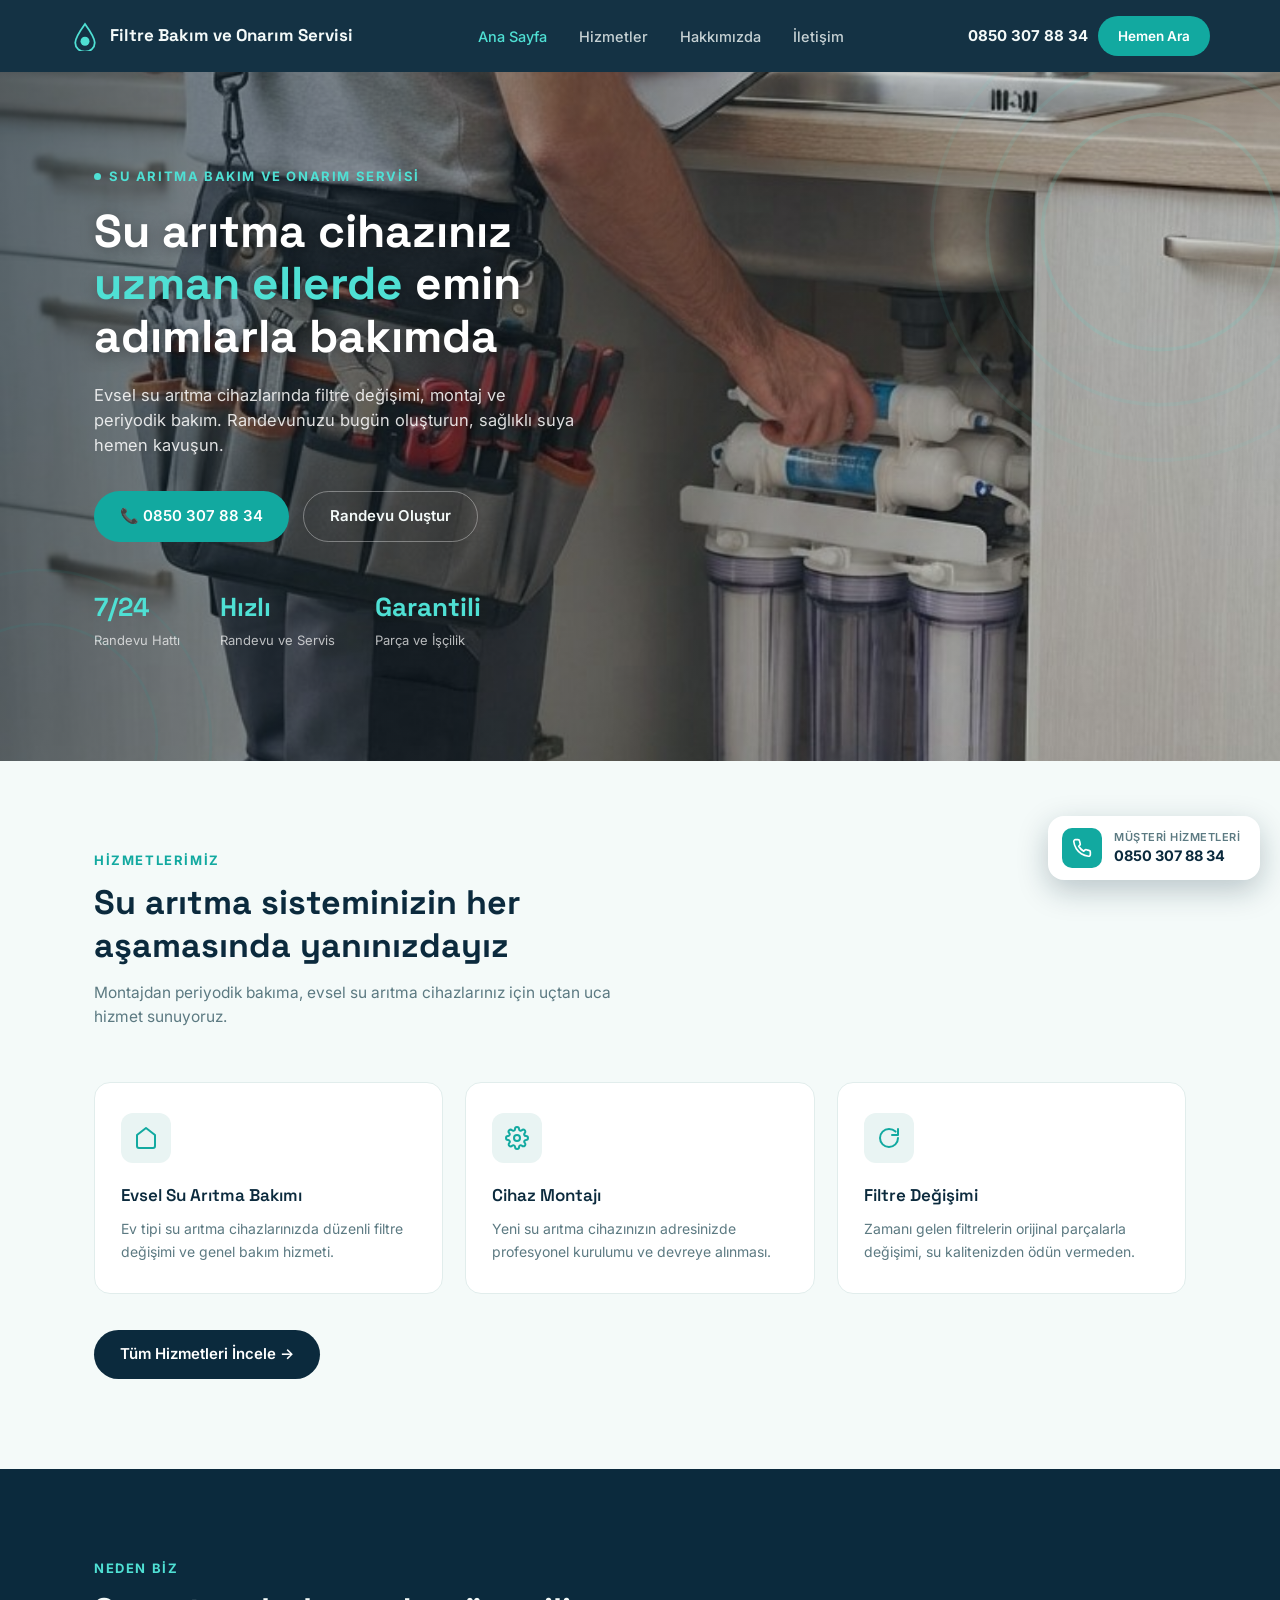
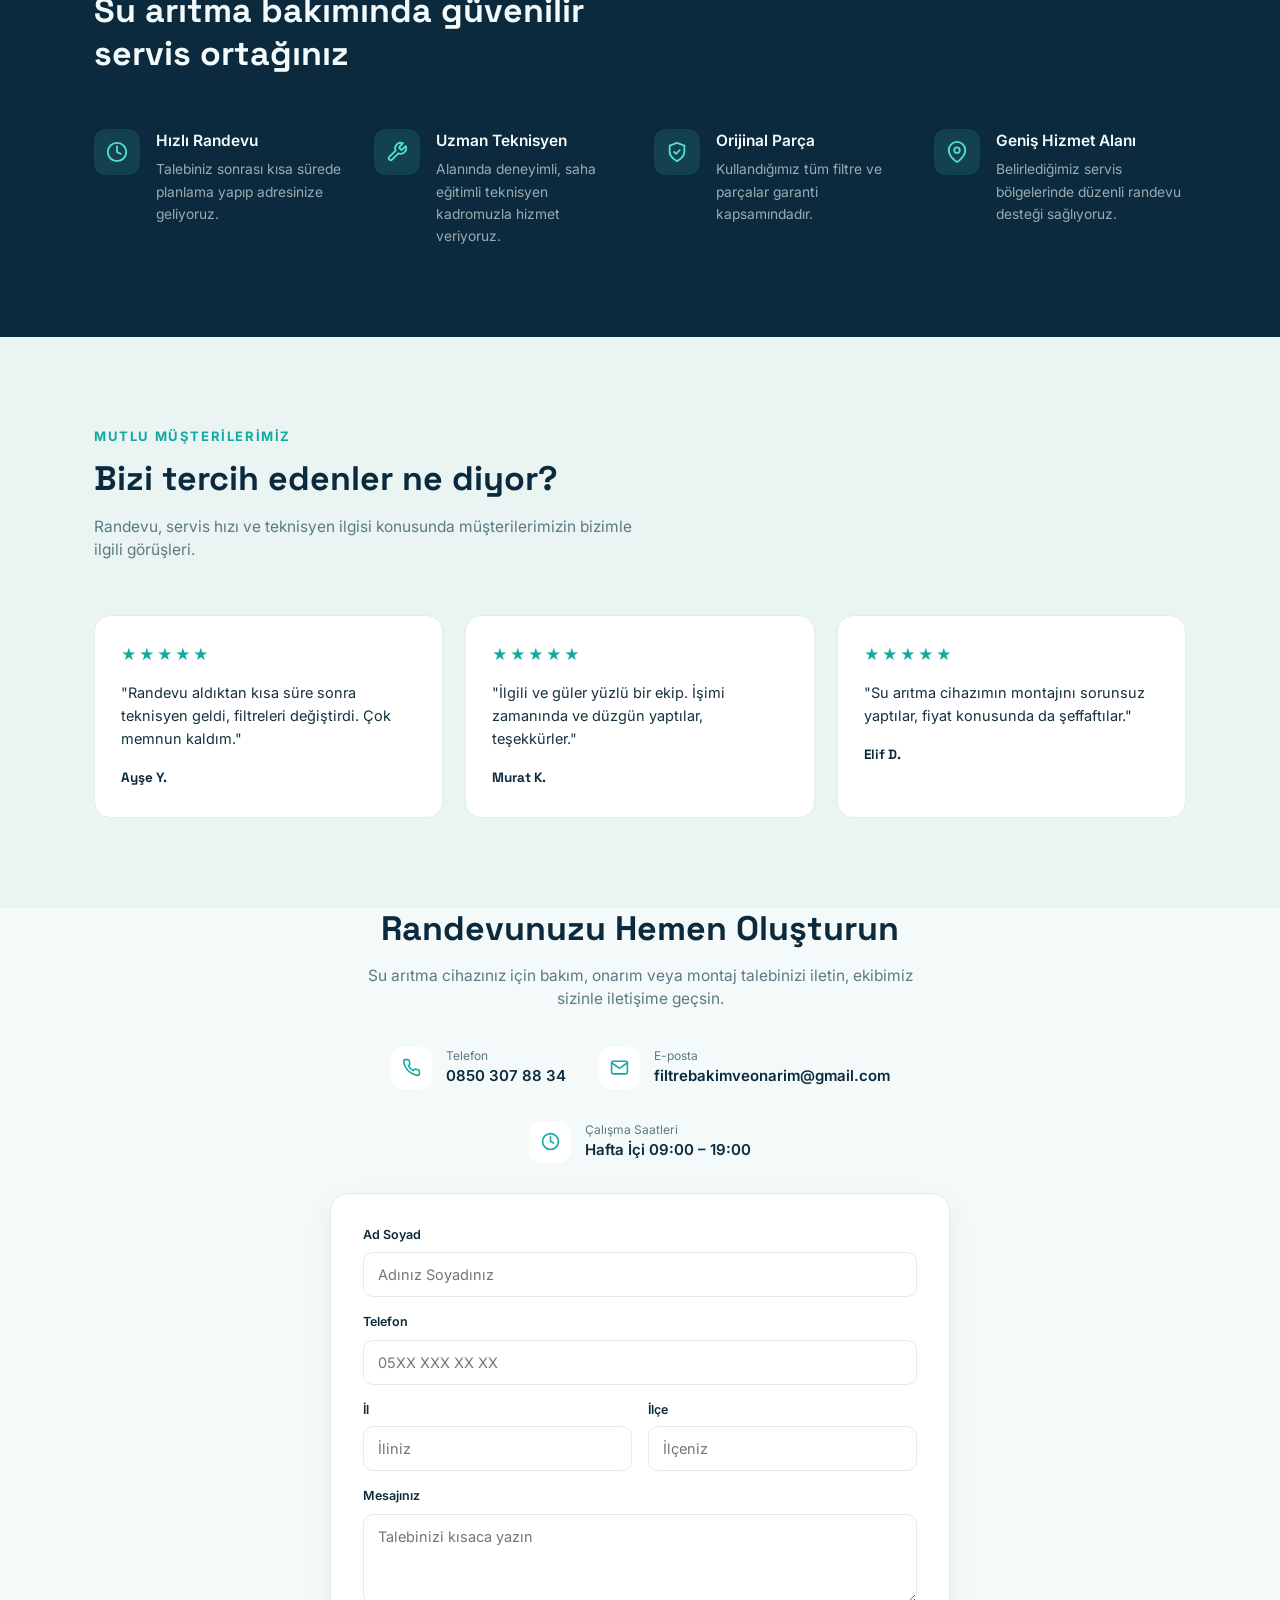
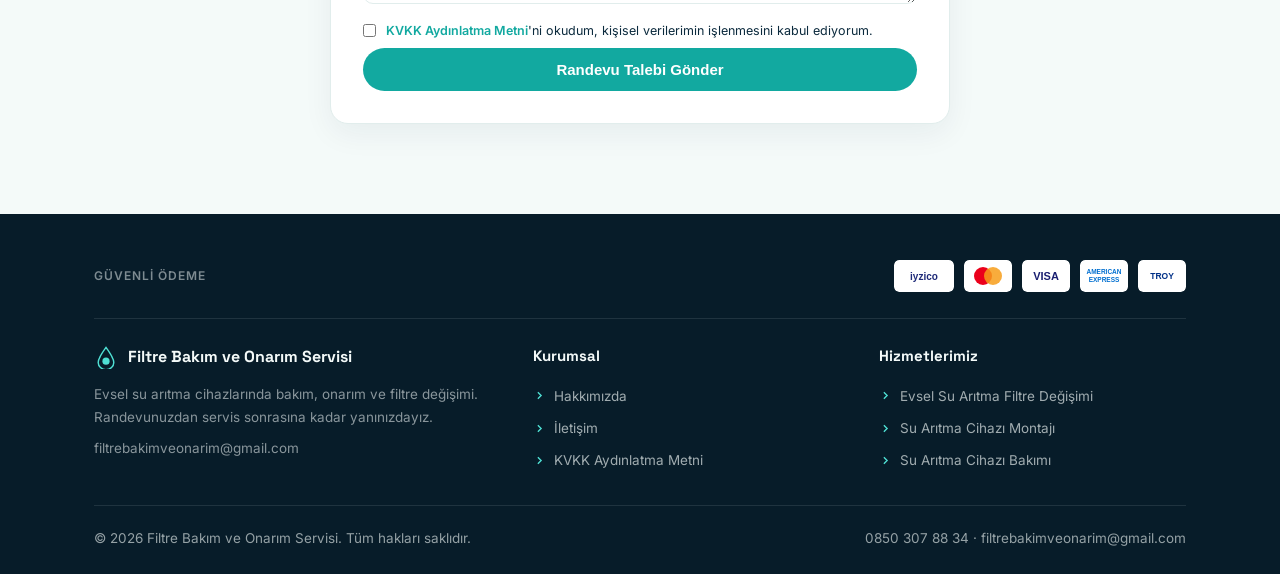
==== index.html @ 228e8442 "Formspree endpoint doğru ID ile düzeltildi" ====
<!DOCTYPE html>
<html lang="tr">
<head>
<meta charset="UTF-8">
<meta name="viewport" content="width=device-width, initial-scale=1.0">
<title>Filtre Bakım ve Onarım Servisi | Ana Sayfa</title>
<link rel="stylesheet" href="style.css">
</head>
<body>

<header>
  <div class="container nav">
    <a href="index.html" class="logo">
      <svg viewBox="0 0 40 40" fill="none"><path d="M20 4 C20 4, 33 22, 33 29 C33 35.6, 27.2 41, 20 41 C12.8 41, 7 35.6, 7 29 C7 22, 20 4, 20 4 Z" fill="none" stroke="#4FE0D4" stroke-width="2.4"/><circle cx="20" cy="27" r="6" fill="#4FE0D4"/></svg>
      Filtre Bakım ve Onarım Servisi
    </a>
    <ul class="nav-links">
      <li><a href="index.html" class="active">Ana Sayfa</a></li>
      <li><a href="hizmetler.html">Hizmetler</a></li>
      <li><a href="hakkimizda.html">Hakkımızda</a></li>
      <li><a href="iletisim.html">İletişim</a></li>
    </ul>
    <div class="nav-phone">
      <span class="num">0850 307 88 34</span>
      <a href="tel:08503078834" class="btn btn-primary" style="padding:10px 20px;font-size:13.5px;">Hemen Ara</a>
    </div>
  </div>
</header>

<section class="hero">
  <div class="hero-bg-slides">
    <img src="assets/ai/servis-1-klasor-kontrol.jpg" class="active" alt="Su arıtma servis kontrolü">
    <img src="assets/ai/servis-8-ada-tezgah.jpg" alt="Mutfakta su arıtma bakımı">
    <img src="assets/ai/servis-2-mavi-led-tezgah.jpg" alt="Tezgah altı bakım">
    <img src="assets/ai/servis-5-basinc-olcum.jpg" alt="Basınç ölçümü">
  </div>
  <div class="hero-overlay"></div>
  <svg class="hero-rings" viewBox="0 0 200 200">
    <circle cx="100" cy="100" r="95" fill="none" stroke="#4FE0D4" stroke-opacity="0.14" stroke-width="1.5"/>
    <circle cx="100" cy="100" r="72" fill="none" stroke="#4FE0D4" stroke-opacity="0.2" stroke-width="1.5"/>
    <circle cx="100" cy="100" r="49" fill="none" stroke="#4FE0D4" stroke-opacity="0.28" stroke-width="1.5"/>
  </svg>
  <svg class="hero-rings-2" viewBox="0 0 200 200">
    <circle cx="100" cy="100" r="95" fill="none" stroke="#12A9A0" stroke-opacity="0.25" stroke-width="1.5"/>
    <circle cx="100" cy="100" r="65" fill="none" stroke="#12A9A0" stroke-opacity="0.3" stroke-width="1.5"/>
  </svg>

  <div class="hero-inner">
    <div class="eyebrow"><span class="dot"></span>Su Arıtma Bakım ve Onarım Servisi</div>
    <h1>Su arıtma cihazınız <span>uzman ellerde</span> emin adımlarla bakımda</h1>
    <p>Evsel su arıtma cihazlarında filtre değişimi, montaj ve periyodik bakım. Randevunuzu bugün oluşturun, sağlıklı suya hemen kavuşun.</p>
    <div class="hero-cta">
      <a href="tel:08503078834" class="btn btn-primary">📞 0850 307 88 34</a>
      <a href="iletisim.html" class="btn btn-ghost">Randevu Oluştur</a>
    </div>
    <div class="hero-stats">
      <div class="stat"><b>7/24</b><span>Randevu Hattı</span></div>
      <div class="stat"><b>Hızlı</b><span>Randevu ve Servis</span></div>
      <div class="stat"><b>Garantili</b><span>Parça ve İşçilik</span></div>
    </div>
  </div>
</section>

<section class="section" id="hizmetler">
  <div class="container">
    <div class="section-head">
      <span class="kicker">Hizmetlerimiz</span>
      <h2>Su arıtma sisteminizin her aşamasında yanınızdayız</h2>
      <p>Montajdan periyodik bakıma, evsel su arıtma cihazlarınız için uçtan uca hizmet sunuyoruz.</p>
    </div>
    <div class="services-grid">
      <div class="service-card">
        <div class="service-icon"><svg viewBox="0 0 24 24" fill="none" stroke-width="2" stroke-linecap="round" stroke-linejoin="round"><path d="M3 9l9-7 9 7v11a2 2 0 0 1-2 2H5a2 2 0 0 1-2-2z"/></svg></div>
        <h3>Evsel Su Arıtma Bakımı</h3>
        <p>Ev tipi su arıtma cihazlarınızda düzenli filtre değişimi ve genel bakım hizmeti.</p>
      </div>
      <div class="service-card">
        <div class="service-icon"><svg viewBox="0 0 24 24" fill="none" stroke-width="2" stroke-linecap="round" stroke-linejoin="round"><circle cx="12" cy="12" r="3"/><path d="M19.4 15a1.65 1.65 0 0 0 .33 1.82l.06.06a2 2 0 1 1-2.83 2.83l-.06-.06a1.65 1.65 0 0 0-1.82-.33 1.65 1.65 0 0 0-1 1.51V21a2 2 0 0 1-4 0v-.09A1.65 1.65 0 0 0 9 19.4a1.65 1.65 0 0 0-1.82.33l-.06.06a2 2 0 1 1-2.83-2.83l.06-.06a1.65 1.65 0 0 0 .33-1.82 1.65 1.65 0 0 0-1.51-1H3a2 2 0 0 1 0-4h.09A1.65 1.65 0 0 0 4.6 9a1.65 1.65 0 0 0-.33-1.82l-.06-.06a2 2 0 1 1 2.83-2.83l.06.06a1.65 1.65 0 0 0 1.82.33H9a1.65 1.65 0 0 0 1-1.51V3a2 2 0 0 1 4 0v.09a1.65 1.65 0 0 0 1 1.51 1.65 1.65 0 0 0 1.82-.33l.06-.06a2 2 0 1 1 2.83 2.83l-.06.06a1.65 1.65 0 0 0-.33 1.82V9a1.65 1.65 0 0 0 1.51 1H21a2 2 0 0 1 0 4h-.09a1.65 1.65 0 0 0-1.51 1z"/></svg></div>
        <h3>Cihaz Montajı</h3>
        <p>Yeni su arıtma cihazınızın adresinizde profesyonel kurulumu ve devreye alınması.</p>
      </div>
      <div class="service-card">
        <div class="service-icon"><svg viewBox="0 0 24 24" fill="none" stroke-width="2" stroke-linecap="round" stroke-linejoin="round"><path d="M21 12a9 9 0 1 1-9-9c2.52 0 4.85.99 6.57 2.6"/><path d="M21 3v6h-6"/></svg></div>
        <h3>Filtre Değişimi</h3>
        <p>Zamanı gelen filtrelerin orijinal parçalarla değişimi, su kalitenizden ödün vermeden.</p>
      </div>
    </div>
    <div style="margin-top:36px;">
      <a href="hizmetler.html" class="btn btn-primary" style="background:var(--navy);">Tüm Hizmetleri İncele →</a>
    </div>
  </div>
</section>

<section class="why section" id="neden-biz">
  <div class="container">
    <div class="section-head">
      <span class="kicker">Neden Biz</span>
      <h2>Su arıtma bakımında güvenilir servis ortağınız</h2>
    </div>
    <div class="why-grid">
      <div class="why-item">
        <div class="why-icon"><svg viewBox="0 0 24 24" fill="none" stroke-width="2" stroke-linecap="round" stroke-linejoin="round"><circle cx="12" cy="12" r="10"/><polyline points="12 6 12 12 16 14"/></svg></div>
        <div><h4>Hızlı Randevu</h4><p>Talebiniz sonrası kısa sürede planlama yapıp adresinize geliyoruz.</p></div>
      </div>
      <div class="why-item">
        <div class="why-icon"><svg viewBox="0 0 24 24" fill="none" stroke-width="2" stroke-linecap="round" stroke-linejoin="round"><path d="M14.7 6.3a1 1 0 0 0 0 1.4l1.6 1.6a1 1 0 0 0 1.4 0l3.77-3.77a6 6 0 0 1-7.94 7.94l-6.91 6.91a2.12 2.12 0 0 1-3-3l6.91-6.91a6 6 0 0 1 7.94-7.94l-3.76 3.76z"/></svg></div>
        <div><h4>Uzman Teknisyen</h4><p>Alanında deneyimli, saha eğitimli teknisyen kadromuzla hizmet veriyoruz.</p></div>
      </div>
      <div class="why-item">
        <div class="why-icon"><svg viewBox="0 0 24 24" fill="none" stroke-width="2" stroke-linecap="round" stroke-linejoin="round"><path d="M12 22s8-4 8-10V5l-8-3-8 3v7c0 6 8 10 8 10z"/><path d="M9 12l2 2 4-4"/></svg></div>
        <div><h4>Orijinal Parça</h4><p>Kullandığımız tüm filtre ve parçalar garanti kapsamındadır.</p></div>
      </div>
      <div class="why-item">
        <div class="why-icon"><svg viewBox="0 0 24 24" fill="none" stroke-width="2" stroke-linecap="round" stroke-linejoin="round"><path d="M21 10c0 7-9 13-9 13s-9-6-9-13a9 9 0 0 1 18 0z"/><circle cx="12" cy="10" r="3"/></svg></div>
        <div><h4>Geniş Hizmet Alanı</h4><p>Belirlediğimiz servis bölgelerinde düzenli randevu desteği sağlıyoruz.</p></div>
      </div>
    </div>
  </div>
</section>

<section class="section testi" id="musteriler">
  <div class="container">
    <div class="section-head">
      <span class="kicker">Mutlu Müşterilerimiz</span>
      <h2>Bizi tercih edenler ne diyor?</h2>
      <p>Randevu, servis hızı ve teknisyen ilgisi konusunda müşterilerimizin bizimle ilgili görüşleri.</p>
    </div>
    <div class="testi-grid">
      <div class="testi-card">
        <div class="stars">★★★★★</div>
        <p>"Randevu aldıktan kısa süre sonra teknisyen geldi, filtreleri değiştirdi. Çok memnun kaldım."</p>
        <div class="testi-name">Ayşe Y.</div>
      </div>
      <div class="testi-card">
        <div class="stars">★★★★★</div>
        <p>"İlgili ve güler yüzlü bir ekip. İşimi zamanında ve düzgün yaptılar, teşekkürler."</p>
        <div class="testi-name">Murat K.</div>
      </div>
      <div class="testi-card">
        <div class="stars">★★★★★</div>
        <p>"Su arıtma cihazımın montajını sorunsuz yaptılar, fiyat konusunda da şeffaftılar."</p>
        <div class="testi-name">Elif D.</div>
      </div>
    </div>
  </div>
</section>

<section class="section" style="padding-top:0;">
  <div class="container">
    <div class="contact-center">
      <div class="section-head" style="margin:0 auto 36px;text-align:center;">
        <h2>Randevunuzu Hemen Oluşturun</h2>
        <p>Su arıtma cihazınız için bakım, onarım veya montaj talebinizi iletin, ekibimiz sizinle iletişime geçsin.</p>
      </div>
      <div class="contact-meta">
        <div class="contact-row">
          <div class="ico"><svg viewBox="0 0 24 24" fill="none" stroke-width="2" stroke-linecap="round" stroke-linejoin="round"><path d="M22 16.92v3a2 2 0 0 1-2.18 2 19.79 19.79 0 0 1-8.63-3.07 19.5 19.5 0 0 1-6-6 19.79 19.79 0 0 1-3.07-8.67A2 2 0 0 1 4.11 2h3a2 2 0 0 1 2 1.72c.127.96.362 1.903.7 2.81a2 2 0 0 1-.45 2.11L8.09 9.91a16 16 0 0 0 6 6l1.27-1.27a2 2 0 0 1 2.11-.45c.907.338 1.85.573 2.81.7A2 2 0 0 1 22 16.92z"/></svg></div>
          <div><div class="label">Telefon</div><div class="value">0850 307 88 34</div></div>
        </div>
        <div class="contact-row">
          <div class="ico"><svg viewBox="0 0 24 24" fill="none" stroke-width="2" stroke-linecap="round" stroke-linejoin="round"><path d="M4 4h16v16H4z" opacity="0"/><path d="M22 6l-10 7L2 6"/><rect x="2" y="4" width="20" height="16" rx="2"/></svg></div>
          <div><div class="label">E-posta</div><div class="value">filtrebakimveonarim@gmail.com</div></div>
        </div>
        <div class="contact-row">
          <div class="ico"><svg viewBox="0 0 24 24" fill="none" stroke-width="2" stroke-linecap="round" stroke-linejoin="round"><circle cx="12" cy="12" r="10"/><polyline points="12 6 12 12 16 14"/></svg></div>
          <div><div class="label">Çalışma Saatleri</div><div class="value">Hafta İçi 09:00 – 19:00</div></div>
        </div>
      </div>
      <form class="form form-rect" action="https://formspree.io/f/mbgrrvdy" method="POST">
        <input type="hidden" name="_subject" value="Yeni Randevu Talebi - Filtre Bakım ve Onarım">
        <label>Ad Soyad</label>
        <input type="text" name="ad_soyad" placeholder="Adınız Soyadınız" required>
        <label>Telefon</label>
        <input type="tel" name="telefon" placeholder="05XX XXX XX XX" required>
        <div class="form-row">
          <div>
            <label>İl</label>
            <input type="text" name="il" placeholder="İliniz" required>
          </div>
          <div>
            <label>İlçe</label>
            <input type="text" name="ilce" placeholder="İlçeniz" required>
          </div>
        </div>
        <label>Mesajınız</label>
        <textarea name="mesaj" placeholder="Talebinizi kısaca yazın"></textarea>
        <label class="kvkk-row">
          <input type="checkbox" required style="width:auto;">
          <span><a href="kvkk.html" style="color:var(--teal);font-weight:600;">KVKK Aydınlatma Metni</a>'ni okudum, kişisel verilerimin işlenmesini kabul ediyorum.</span>
        </label>
        <button type="submit" class="btn btn-primary" style="justify-content:center;">Randevu Talebi Gönder</button>
      </form>
    </div>
  </div>
</section>

<footer>
  <div class="container">
    <div class="payment-strip">
      <span class="payment-label">Güvenli Ödeme</span>
      <div class="payment-icons">
        <svg viewBox="0 0 60 32" width="60" height="32"><rect width="60" height="32" rx="5" fill="#fff"/><text x="30" y="20" font-family="Arial" font-weight="700" font-size="10" fill="#1E2A78" text-anchor="middle">iyzico</text></svg>
        <svg viewBox="0 0 48 32" width="48" height="32"><rect width="48" height="32" rx="5" fill="#fff"/><circle cx="19" cy="16" r="9" fill="#EB001B"/><circle cx="29" cy="16" r="9" fill="#F79E1B" fill-opacity="0.85"/></svg>
        <svg viewBox="0 0 48 32" width="48" height="32"><rect width="48" height="32" rx="5" fill="#fff"/><text x="24" y="20" font-family="Arial" font-weight="700" font-size="11" fill="#1A1F71" text-anchor="middle">VISA</text></svg>
        <svg viewBox="0 0 48 32" width="48" height="32"><rect width="48" height="32" rx="5" fill="#fff"/><text x="24" y="14" font-family="Arial" font-weight="700" font-size="6.5" fill="#016FD0" text-anchor="middle">AMERICAN</text><text x="24" y="22" font-family="Arial" font-weight="700" font-size="6.5" fill="#016FD0" text-anchor="middle">EXPRESS</text></svg>
        <svg viewBox="0 0 48 32" width="48" height="32"><rect width="48" height="32" rx="5" fill="#fff"/><text x="24" y="19" font-family="Arial" font-weight="700" font-size="8.5" fill="#003087" text-anchor="middle">TROY</text></svg>
      </div>
    </div>
    <div class="footer-cols">
      <div class="footer-col">
        <div class="footer-logo">
          <svg viewBox="0 0 40 40" fill="none"><path d="M20 4 C20 4, 33 22, 33 29 C33 35.6, 27.2 41, 20 41 C12.8 41, 7 35.6, 7 29 C7 22, 20 4, 20 4 Z" fill="none" stroke="#4FE0D4" stroke-width="2.4"/><circle cx="20" cy="27" r="6" fill="#4FE0D4"/></svg>
          Filtre Bakım ve Onarım Servisi
        </div>
        <p class="about-line">Evsel su arıtma cihazlarında bakım, onarım ve filtre değişimi. Randevunuzdan servis sonrasına kadar yanınızdayız.</p>
        <p class="about-line" style="margin-top:8px;"><a href="mailto:filtrebakimveonarim@gmail.com" style="color:inherit;">filtrebakimveonarim@gmail.com</a></p>
      </div>
      <div class="footer-col">
        <h4>Kurumsal</h4>
        <ul>
          <li><a href="hakkimizda.html"><svg viewBox="0 0 24 24" fill="none" stroke-width="2.5"><path d="M9 18l6-6-6-6"/></svg>Hakkımızda</a></li>
          <li><a href="iletisim.html"><svg viewBox="0 0 24 24" fill="none" stroke-width="2.5"><path d="M9 18l6-6-6-6"/></svg>İletişim</a></li>
          <li><a href="kvkk.html"><svg viewBox="0 0 24 24" fill="none" stroke-width="2.5"><path d="M9 18l6-6-6-6"/></svg>KVKK Aydınlatma Metni</a></li>
        </ul>
      </div>
      <div class="footer-col">
        <h4>Hizmetlerimiz</h4>
        <ul>
          <li><a href="hizmetler.html"><svg viewBox="0 0 24 24" fill="none" stroke-width="2.5"><path d="M9 18l6-6-6-6"/></svg>Evsel Su Arıtma Filtre Değişimi</a></li>
          <li><a href="hizmetler.html"><svg viewBox="0 0 24 24" fill="none" stroke-width="2.5"><path d="M9 18l6-6-6-6"/></svg>Su Arıtma Cihazı Montajı</a></li>
          <li><a href="hizmetler.html"><svg viewBox="0 0 24 24" fill="none" stroke-width="2.5"><path d="M9 18l6-6-6-6"/></svg>Su Arıtma Cihazı Bakımı</a></li>
        </ul>
      </div>
    </div>
    <div class="footer-bottom">
      <span>© 2026 Filtre Bakım ve Onarım Servisi. Tüm hakları saklıdır.</span>
      <span>0850 307 88 34 · filtrebakimveonarim@gmail.com</span>
    </div>
  </div>
</footer>

<a href="tel:08503078834" class="floating-call">
  <div class="icon-wrap"><svg viewBox="0 0 24 24" fill="none" stroke-width="2" stroke-linecap="round" stroke-linejoin="round"><path d="M22 16.92v3a2 2 0 0 1-2.18 2 19.79 19.79 0 0 1-8.63-3.07 19.5 19.5 0 0 1-6-6 19.79 19.79 0 0 1-3.07-8.67A2 2 0 0 1 4.11 2h3a2 2 0 0 1 2 1.72c.127.96.362 1.903.7 2.81a2 2 0 0 1-.45 2.11L8.09 9.91a16 16 0 0 0 6 6l1.27-1.27a2 2 0 0 1 2.11-.45c.907.338 1.85.573 2.81.7A2 2 0 0 1 22 16.92z"/></svg></div>
  <div>
    <div class="label">Müşteri Hizmetleri</div>
    <div class="number">0850 307 88 34</div>
  </div>
</a>

<script>
(function(){
  document.querySelectorAll('.hero-bg-slides, .banner-bg-slides').forEach(function(container){
    var slides = container.querySelectorAll('img');
    if(slides.length < 2) return;
    var i = 0;
    setInterval(function(){
      slides[i].classList.remove('active');
      i = (i+1) % slides.length;
      slides[i].classList.add('active');
    }, 4000);
  });
})();
</script>
</body>
</html>
---- style.css ----
@import url('https://fonts.googleapis.com/css2?family=Space+Grotesk:wght@500;600;700&family=Inter:wght@400;500;600;700&display=swap');

  :root{
    --navy: #0B2A3D;
    --navy-deep: #071C29;
    --teal: #12A9A0;
    --teal-bright: #4FE0D4;
    --ice: #F4FAF9;
    --ice-2: #E9F4F3;
    --slate: #5C7A82;
    --text: #16323F;
  }

  *{ box-sizing:border-box; margin:0; padding:0; }
  html{ scroll-behavior: smooth; }
  body{
    font-family:'Inter', sans-serif;
    color: var(--text);
    background: var(--ice);
    line-height: 1.5;
  }

  a{ text-decoration:none; color:inherit; }
  ul{ list-style:none; }
  img{ max-width:100%; display:block; }

  h1,h2,h3{ font-family:'Space Grotesk', sans-serif; }

  .container{
    max-width: 1140px;
    margin: 0 auto;
    padding: 0 24px;
  }

  .btn{
    display:inline-flex;
    align-items:center;
    gap:8px;
    padding: 13px 26px;
    border-radius: 40px;
    font-weight: 600;
    font-size: 15px;
    transition: all .2s ease;
    cursor:pointer;
    border: none;
  }
  .btn-primary{
    background: var(--teal);
    color: #fff;
  }
  .btn-primary:hover{ background: #0d8c85; transform: translateY(-1px); }
  .btn-ghost{
    background: transparent;
    color: var(--ice);
    border: 1.5px solid rgba(255,255,255,0.35);
  }
  .btn-ghost:hover{ background: rgba(255,255,255,0.08); }

  /* ===== HEADER ===== */
  header{
    position: sticky;
    top:0;
    z-index: 50;
    background: rgba(11,42,61,0.96);
    backdrop-filter: blur(6px);
  }
  .nav{
    display:flex;
    align-items:center;
    justify-content: space-between;
    padding: 16px 0;
  }
  .logo{
    display:flex;
    align-items:center;
    gap:10px;
    color: var(--ice);
    font-family:'Space Grotesk', sans-serif;
    font-weight: 700;
    font-size: 17px;
  }
  .logo svg{ width:30px; height:30px; }
  .nav-links{
    display:flex;
    gap: 32px;
  }
  .nav-links a{
    color: rgba(244,250,249,0.8);
    font-size: 14.5px;
    font-weight: 500;
    transition: color .2s;
  }
  .nav-links a:hover{ color: var(--teal-bright); }
  .nav-phone{
    display:flex;
    align-items:center;
    gap:10px;
  }
  .nav-phone .num{
    color: var(--ice);
    font-weight: 700;
    font-size: 15px;
    display:none;
  }
  @media(min-width:640px){ .nav-phone .num{ display:block; } }
  .nav-links{ display:none; }
  @media(min-width:860px){ .nav-links{ display:flex; } }

  /* ===== HERO (full-bleed, image bg + readable panel) ===== */
  .hero{
    position:relative;
    background: #fff;
    color: var(--text);
    overflow:hidden;
  }
  .hero-bg-slides{ position:absolute; inset:0; z-index:0; }
  .hero-bg-slides img{
    position:absolute; inset:0; width:100%; height:100%;
    object-fit:cover; opacity:0; transition: opacity 1.4s ease;
  }
  .hero-bg-slides img.active{ opacity:1; }
  .hero-overlay{
    position:absolute;
    inset:0;
    z-index:1;
    background: linear-gradient(100deg, rgba(7,28,41,0.62) 0%, rgba(7,28,41,0.22) 55%, rgba(7,28,41,0.15) 100%);
  }
  .hero-inner{
    position:relative;
    z-index:2;
    max-width: 600px;
    padding: 90px 24px 110px;
  }
  @media(min-width:1140px){ .hero-inner{ padding-left: calc((100vw - 1140px)/2 + 24px); } }
  .hero-rings{
    position:absolute;
    right: -120px;
    top: -80px;
    width: 480px;
    height: 480px;
    opacity: 0.45;
    z-index:1;
  }
  .hero-rings-2{
    position:absolute;
    left: -140px;
    bottom: -160px;
    width: 360px;
    height: 360px;
    opacity: 0.3;
    z-index:1;
  }
  .eyebrow{
    display:inline-flex;
    align-items:center;
    gap:8px;
    color: var(--teal-bright);
    font-size: 13px;
    font-weight:700;
    letter-spacing: 1.6px;
    text-transform: uppercase;
    margin-bottom: 18px;
  }
  .eyebrow .dot{
    width:7px; height:7px; border-radius:50%; background: var(--teal-bright);
  }
  .hero h1{
    font-size: clamp(32px, 4.6vw, 46px);
    line-height: 1.15;
    font-weight: 700;
    margin-bottom: 20px;
    color: #fff;
    text-shadow: 0 2px 16px rgba(0,0,0,0.35);
  }
  .hero h1 span{ color: var(--teal-bright); }
  .hero p{
    font-size: 16.5px;
    color: rgba(255,255,255,0.85);
    margin-bottom: 34px;
    max-width: 480px;
  }
  .hero-cta{ display:flex; flex-wrap:wrap; gap:14px; margin-bottom: 46px; }
  .hero-stats{
    display:flex;
    gap: 40px;
    flex-wrap: wrap;
  }
  .hero-stats .stat b{
    font-family:'Space Grotesk', sans-serif;
    font-size: 26px;
    color: var(--teal-bright);
    display:block;
  }
  .hero-stats .stat span{
    font-size: 13px;
    color: rgba(255,255,255,0.7);
  }

  /* ===== SECTION HEADS ===== */
  .section{ padding: 90px 0; }
  .section-head{
    max-width: 560px;
    margin-bottom: 54px;
  }
  .section-head .kicker{
    color: var(--teal);
    font-weight:700;
    font-size: 13px;
    letter-spacing: 1.6px;
    text-transform: uppercase;
    margin-bottom: 12px;
    display:block;
  }
  .section-head h2{
    font-size: clamp(26px, 3.4vw, 34px);
    color: var(--navy);
    font-weight: 700;
    line-height:1.25;
  }
  .section-head p{
    color: var(--slate);
    margin-top: 14px;
    font-size: 15.5px;
  }

  /* ===== SERVICES ===== */
  .services-grid{
    display:grid;
    grid-template-columns: repeat(auto-fit, minmax(240px,1fr));
    gap: 22px;
  }
  .service-card{
    background: #fff;
    border: 1px solid #E1EDEC;
    border-radius: 16px;
    padding: 30px 26px;
    transition: transform .2s ease, box-shadow .2s ease;
  }
  .service-card:hover{
    transform: translateY(-4px);
    box-shadow: 0 14px 30px rgba(11,42,61,0.08);
  }
  .service-icon{
    width: 50px; height:50px;
    border-radius: 12px;
    background: var(--ice-2);
    display:flex; align-items:center; justify-content:center;
    margin-bottom: 20px;
  }
  .service-icon svg{ width:24px; height:24px; stroke: var(--teal); }
  .service-card h3{
    font-size: 17px;
    color: var(--navy);
    margin-bottom: 10px;
    font-weight:600;
  }
  .service-card p{
    font-size: 14px;
    color: var(--slate);
    line-height:1.6;
  }

  /* ===== WHY US ===== */
  .why{
    background: var(--navy);
    color: var(--ice);
  }
  .why .section-head h2{ color: var(--ice); }
  .why .section-head p{ color: rgba(244,250,249,0.65); }
  .why .section-head .kicker{ color: var(--teal-bright); }
  .why-grid{
    display:grid;
    grid-template-columns: repeat(auto-fit, minmax(220px,1fr));
    gap: 28px;
  }
  .why-item{
    display:flex;
    gap: 16px;
    align-items:flex-start;
  }
  .why-item .num{
    font-family:'Space Grotesk', sans-serif;
    font-size: 22px;
    font-weight:700;
    color: var(--teal-bright);
    opacity: 0.85;
    flex-shrink:0;
  }
  .why-item .why-icon{
    width: 46px; height:46px;
    border-radius: 12px;
    background: rgba(79,224,212,0.12);
    display:flex; align-items:center; justify-content:center;
    flex-shrink:0;
  }
  .why-item .why-icon svg{ width:22px; height:22px; stroke: var(--teal-bright); }
  .why-item h4{
    font-size: 15.5px;
    margin-bottom: 6px;
    font-weight:600;
  }
  .why-item p{
    font-size: 13.8px;
    color: rgba(244,250,249,0.62);
    line-height: 1.6;
  }

  /* ===== ABOUT ===== */
  .about{
    display:grid;
    grid-template-columns: 1fr;
    gap: 50px;
    align-items:center;
  }
  @media(min-width:880px){ .about{ grid-template-columns: 1fr 1fr; } }
  .about-visual{
    position:relative;
    background: linear-gradient(160deg, var(--ice-2), #fff);
    border-radius: 20px;
    aspect-ratio: 4/3;
    display:flex;
    align-items:center;
    justify-content:center;
    border: 1px solid #E1EDEC;
    overflow:hidden;
  }
  .about-visual img{
    position:absolute;
    inset:0;
    width:100%;
    height:100%;
    object-fit:cover;
  }
  .about-visual .about-visual-badge{
    position:absolute;
    left:18px;
    bottom:18px;
    z-index:2;
    background:rgba(255,255,255,0.95);
    border-radius:14px;
    padding:12px 18px;
    display:flex;
    align-items:center;
    gap:10px;
    box-shadow:0 8px 24px rgba(11,42,61,0.18);
  }
  .about-visual .about-visual-badge svg{ width:20px; height:20px; stroke:var(--teal); flex-shrink:0; }
  .about-visual .about-visual-badge span{ font-size:13px; font-weight:700; color:var(--navy); }
  .about-text p{
    color: var(--slate);
    font-size: 15.5px;
    margin-bottom: 16px;
  }
  .about-badges{
    display:flex;
    gap: 14px;
    flex-wrap: wrap;
    margin-top: 26px;
  }
  .badge{
    display:flex;
    align-items:center;
    gap:8px;
    background: var(--ice-2);
    padding: 9px 16px;
    border-radius: 30px;
    font-size: 13px;
    font-weight:600;
    color: var(--navy);
  }
  .badge svg{ width:16px; height:16px; stroke: var(--teal); }

  /* ===== CONTACT ===== */
  .contact-wrap{
    background: var(--ice-2);
    border-radius: 24px;
    padding: 54px;
    display:grid;
    grid-template-columns: 1fr;
    gap: 40px;
  }
  @media(min-width:880px){ .contact-wrap{ grid-template-columns: 1fr 1.1fr; padding: 60px; } }

  .contact-center{
    max-width: 620px;
    margin: 0 auto;
  }
  .contact-meta{
    display:flex;
    justify-content:center;
    flex-wrap:wrap;
    gap: 32px;
    margin-bottom: 30px;
  }
  .contact-meta .contact-row{ margin-bottom:0; text-align:left; }
  .form-rect{
    background:#fff;
    border: 1.5px solid #E1EDEC;
    border-radius: 14px;
    box-shadow: 0 10px 30px rgba(11,42,61,0.06);
  }
  .contact-info h2{
    font-size: 27px;
    color: var(--navy);
    margin-bottom: 14px;
  }
  .contact-info p{ color: var(--slate); font-size: 15px; margin-bottom: 28px; }
  .contact-row{
    display:flex;
    align-items:center;
    gap: 14px;
    margin-bottom: 18px;
  }
  .contact-row .ico{
    width: 42px; height:42px;
    background: #fff;
    border-radius: 12px;
    display:flex; align-items:center; justify-content:center;
    flex-shrink:0;
  }
  .contact-row .ico svg{ width:19px; height:19px; stroke: var(--teal); }
  .contact-row .label{ font-size: 12px; color: var(--slate); }
  .contact-row .value{ font-size: 15px; font-weight:600; color: var(--navy); }

  .form{
    background:#fff;
    border-radius: 18px;
    padding: 32px;
    display:flex;
    flex-direction:column;
    gap: 16px;
  }
  .form input, .form textarea{
    width:100%;
    border: 1.5px solid #E1EDEC;
    border-radius: 10px;
    padding: 13px 14px;
    font-family:'Inter',sans-serif;
    font-size: 14.5px;
    color: var(--text);
    outline:none;
    transition: border-color .2s;
  }
  .form input:focus, .form textarea:focus{ border-color: var(--teal); }
  .form textarea{ resize: vertical; min-height: 90px; }
  .form label{ font-size: 12.5px; font-weight:600; color: var(--navy); margin-bottom: -8px; }
  .form-row{
    display:grid;
    grid-template-columns: 1fr 1fr;
    gap: 16px;
  }
  .form-row label{ display:block; margin-bottom: 6px; }
  .kvkk-row{
    display:flex !important;
    align-items:flex-start;
    gap: 10px;
    font-size: 12.5px;
    font-weight: 400 !important;
    color: var(--slate);
    line-height: 1.5;
    margin-top: 2px;
  }
  .kvkk-row input{ margin-top: 2px; flex-shrink:0; }

  /* ===== TESTIMONIALS ===== */
  .testi{ background: var(--ice-2); }
  .testi-grid{
    display:grid;
    grid-template-columns: repeat(auto-fit, minmax(260px,1fr));
    gap: 22px;
  }
  .testi-card{
    background:#fff;
    border-radius: 16px;
    padding: 28px 26px;
    border: 1px solid #E1EDEC;
  }
  .testi-card .stars{
    color: var(--teal);
    font-size: 15px;
    letter-spacing: 2px;
    margin-bottom: 14px;
  }
  .testi-card p{
    font-size: 14.5px;
    color: var(--text);
    line-height: 1.6;
    margin-bottom: 18px;
  }
  .testi-name{
    font-weight: 700;
    font-size: 13.5px;
    color: var(--navy);
    font-family:'Space Grotesk', sans-serif;
  }

  /* ===== FOOTER (organized) ===== */
  .footer-cols{
    display:grid;
    grid-template-columns: 1.3fr 1fr 1fr;
    gap: 40px;
    padding-bottom: 34px;
    border-bottom: 1px solid rgba(244,250,249,0.1);
    margin-bottom: 22px;
  }
  @media(max-width: 760px){ .footer-cols{ grid-template-columns: 1fr; gap: 30px; } }
  .footer-col h4{
    color: var(--ice);
    font-family:'Space Grotesk', sans-serif;
    font-size: 15px;
    margin-bottom: 18px;
  }
  .footer-col ul{ display:flex; flex-direction:column; gap: 12px; }
  .footer-col a{
    display:flex;
    align-items:center;
    gap: 8px;
    font-size: 13.5px;
    color: rgba(244,250,249,0.65);
    transition: color .2s;
  }
  .footer-col a:hover{ color: var(--teal-bright); }
  .footer-col a svg{ width:13px; height:13px; stroke: var(--teal-bright); flex-shrink:0; }
  .footer-col .about-line{
    font-size: 13.5px;
    color: rgba(244,250,249,0.55);
    line-height: 1.7;
    margin-top: 14px;
  }

  /* ===== FLOATING CALL BUTTON ===== */
  .floating-call{
    position: fixed;
    right: 20px;
    bottom: 20px;
    z-index: 60;
    display:flex;
    align-items:center;
    gap: 12px;
    background:#fff;
    border-radius: 16px;
    padding: 12px 20px 12px 14px;
    box-shadow: 0 10px 30px rgba(11,42,61,0.25);
  }
  .floating-call .icon-wrap{
    width: 40px; height:40px;
    background: var(--teal);
    border-radius: 10px;
    display:flex; align-items:center; justify-content:center;
    flex-shrink:0;
  }
  .floating-call .icon-wrap svg{ width:20px; height:20px; stroke:#fff; }
  .floating-call .label{ font-size:11px; color: var(--slate); font-weight:600; text-transform:uppercase; letter-spacing:0.5px; }
  .floating-call .number{ font-size:14.5px; color: var(--navy); font-weight:700; }
  @media(max-width: 600px){ .floating-call .label{ display:none; } }
  footer{
    background: var(--navy-deep);
    color: rgba(244,250,249,0.6);
    padding: 46px 0 26px;
    font-size: 13.5px;
  }
  .footer-top{
    display:flex;
    flex-wrap:wrap;
    justify-content: space-between;
    gap: 30px;
    padding-bottom: 30px;
    border-bottom: 1px solid rgba(244,250,249,0.1);
    margin-bottom: 22px;
  }
  .footer-logo{
    display:flex; align-items:center; gap:10px;
    color: var(--ice); font-family:'Space Grotesk',sans-serif; font-weight:700; font-size:16px;
  }
  .footer-logo svg{ width:24px; height:24px; }
  .footer-links{ display:flex; gap: 26px; flex-wrap:wrap; }
  .footer-links a:hover{ color: var(--teal-bright); }
  .footer-bottom{ display:flex; justify-content:space-between; flex-wrap:wrap; gap:10px; }

  .kvkk-box{
    background: var(--ice-2);
    border-radius: 16px;
    padding: 30px 34px;
  }
  .kvkk-box h3{
    font-size: 16px;
    color: var(--navy);
    margin-bottom: 10px;
  }
  .kvkk-box p{
    font-size: 13px;
    color: var(--slate);
    line-height: 1.7;
  }

  .payment-strip{
    display:flex;
    align-items:center;
    justify-content: space-between;
    flex-wrap: wrap;
    gap: 14px;
    padding-bottom: 26px;
    margin-bottom: 26px;
    border-bottom: 1px solid rgba(244,250,249,0.1);
  }
  .payment-label{
    font-size: 12px;
    font-weight:600;
    letter-spacing: 1px;
    text-transform: uppercase;
    color: rgba(244,250,249,0.5);
  }
  .payment-icons{
    display:flex;
    gap: 10px;
    flex-wrap: wrap;
  }
  .payment-icons svg{ border-radius:5px; }

  @media(max-width: 600px){
    .contact-wrap{ padding: 34px 22px; }
    .section{ padding: 64px 0; }
    .hero{ padding: 70px 0 80px; }
  }

/* ===== INNER PAGE BANNER ===== */
.page-banner{
  position:relative;
  background: linear-gradient(165deg, var(--navy) 0%, var(--navy-deep) 100%);
  color: var(--ice);
  overflow:hidden;
  padding: 90px 0 100px;
}
.page-banner .hero-rings{ opacity:0.4; }
.page-banner h1{
  font-size: clamp(28px, 4vw, 38px);
  font-weight:700;
  position:relative;
  z-index:2;
  text-shadow: 0 2px 16px rgba(0,0,0,0.35);
}
.page-banner .crumb{
  position:relative;
  z-index:2;
  display:flex;
  align-items:center;
  gap:8px;
  font-size: 13.5px;
  color: rgba(244,250,249,0.6);
  margin-top: 10px;
}
.page-banner .crumb a{ color: var(--teal-bright); }

.nav-links a.active{ color: var(--teal-bright); }

/* ===== SERVICE DETAIL ===== */
.service-detail{
  display:grid;
  grid-template-columns: 1fr;
  gap: 26px;
}
@media(min-width:760px){ .service-detail{ grid-template-columns: 1fr 1fr; } }
.service-detail-card{
  background:#fff;
  border:1px solid #E1EDEC;
  border-radius: 18px;
  padding: 32px;
}
.service-detail-card .service-icon{ width:56px; height:56px; }
.service-detail-card .service-icon svg{ width:26px; height:26px; }
.service-detail-card h3{ font-size:19px; color:var(--navy); margin: 16px 0 10px; }
.service-detail-card p{ color:var(--slate); font-size:14.5px; line-height:1.7; margin-bottom:14px; }
.service-detail-card ul{ display:flex; flex-direction:column; gap:8px; }
.service-detail-card ul li{
  display:flex; align-items:center; gap:8px;
  font-size: 13.5px; color: var(--text);
}
.service-detail-card ul li svg{ width:15px; height:15px; stroke:var(--teal); flex-shrink:0; }

/* ===== HERO / BANNER BACKGROUND SLIDESHOW ===== */
.hero-bg-slides, .banner-bg-slides{
  position:absolute;
  inset:0;
  z-index:0;
  overflow:hidden;
}
.hero-bg-slides img, .banner-bg-slides img{
  position:absolute;
  inset:0;
  width:100%;
  height:100%;
  object-fit:cover;
  opacity:0;
  transition: opacity 1.4s ease;
}
.hero-bg-slides img.active, .banner-bg-slides img.active{ opacity:1; }
.banner-overlay{
  position:absolute;
  inset:0;
  z-index:1;
  background: linear-gradient(100deg, rgba(7,28,41,0.62) 0%, rgba(7,28,41,0.22) 55%, rgba(7,28,41,0.15) 100%);
}
.hero .hero-rings, .hero .hero-rings-2{ z-index:1; }
.page-banner .hero-rings{ z-index:1; }
.page-banner .container{ position:relative; z-index:2; }

/* ===== RICH CONTENT SECTION (Hakkımızda detay) ===== */
.rich-content{
  max-width: 820px;
  margin: 0 auto;
}
.rich-content p{
  color: var(--slate);
  font-size: 15.5px;
  line-height: 1.8;
  margin-bottom: 18px;
}
.rich-content h3{
  color: var(--navy);
  font-size: 21px;
  font-weight: 700;
  margin: 40px 0 14px;
}
.rich-content h3:first-of-type{ margin-top: 0; }
.rich-content .rich-img{
  width:100%;
  border-radius: 18px;
  overflow:hidden;
  margin: 30px 0;
  aspect-ratio: 16/7;
}
.rich-content .rich-img img{
  width:100%; height:100%; object-fit:cover; display:block;
}
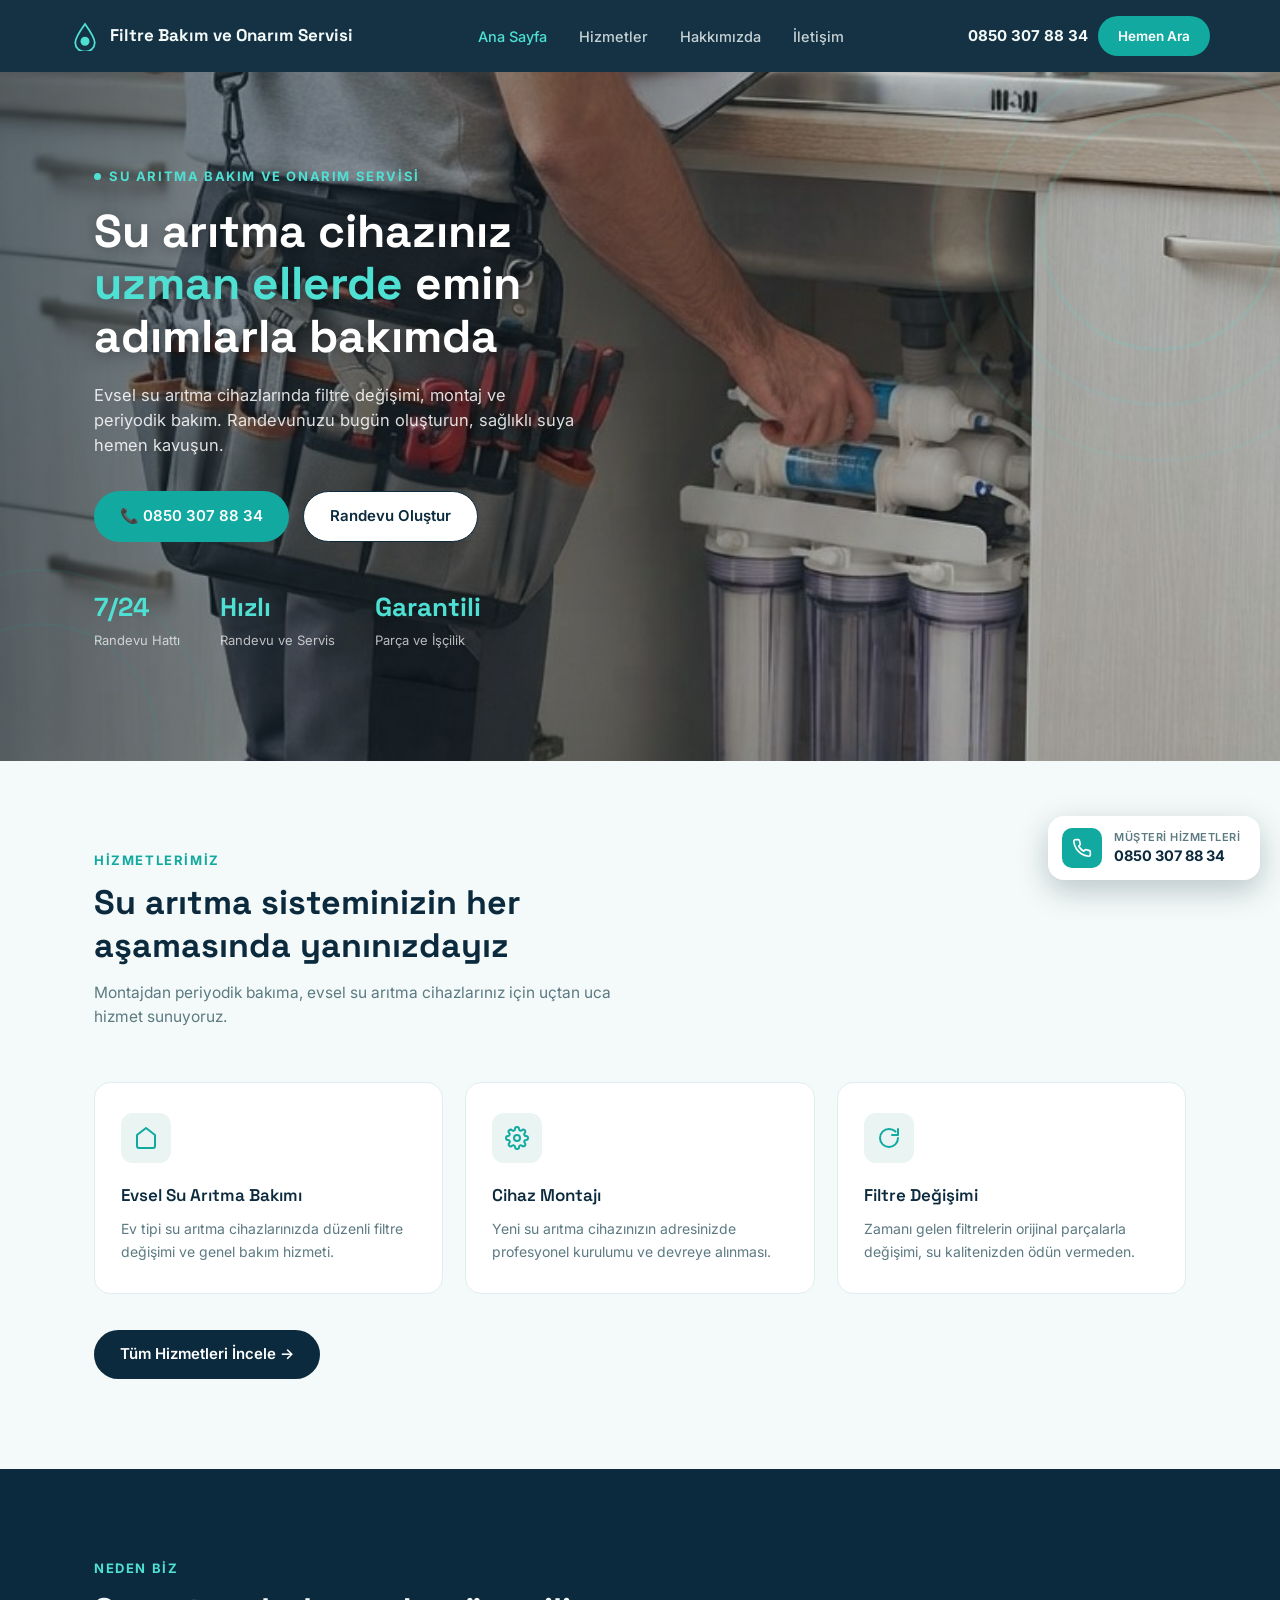
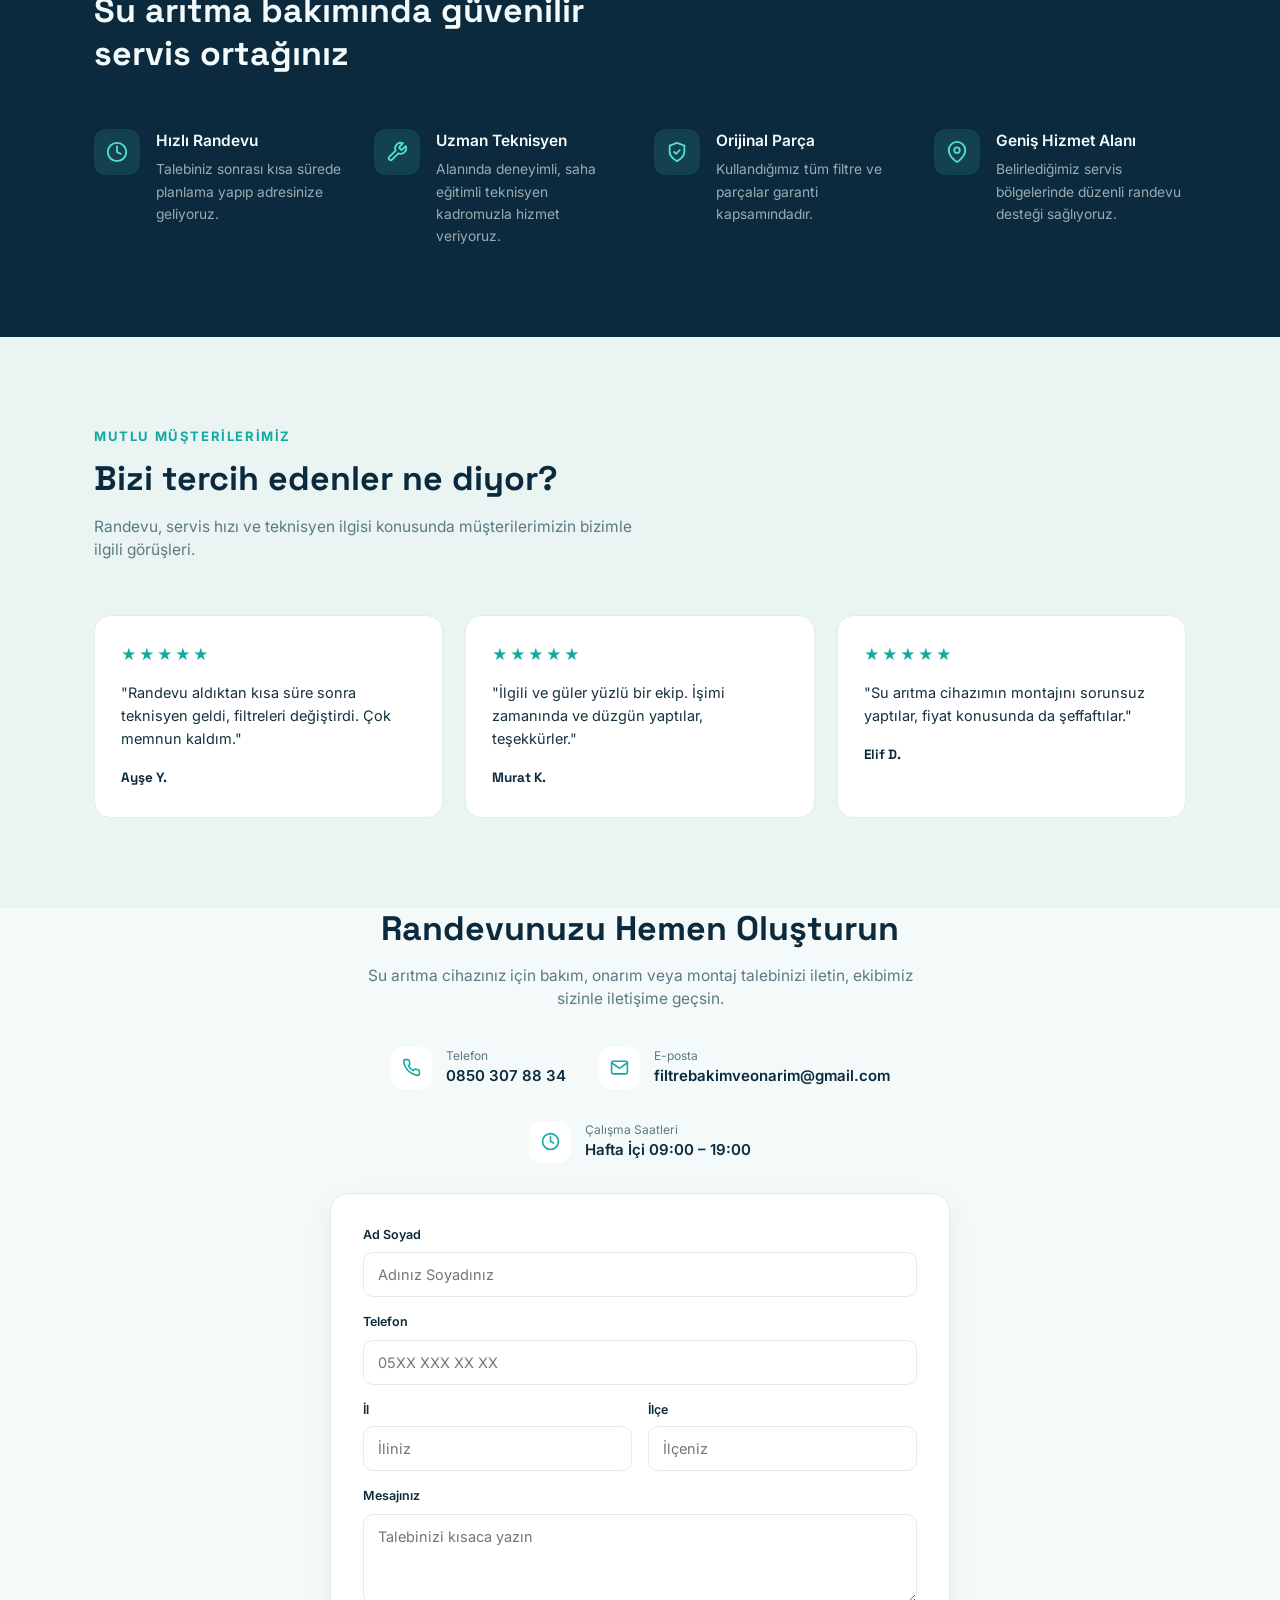
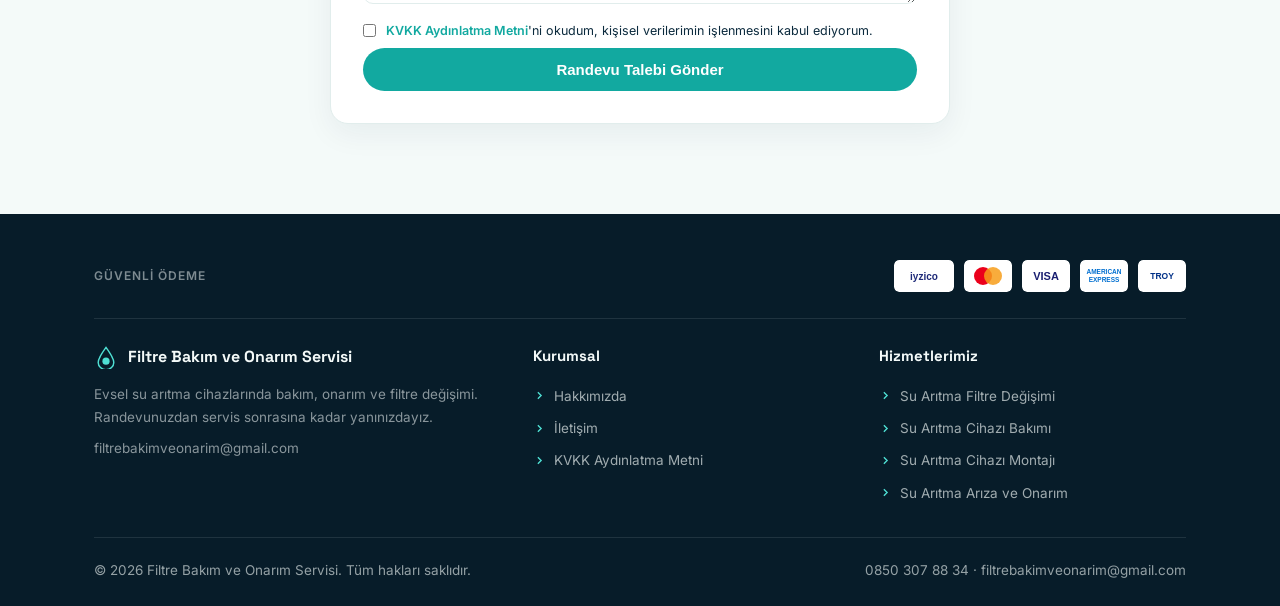
==== commit 081aa283: "Hizmet detay sayfaları, favicon, meta açıklamalar, işletme bilgisi kodu, sitemap ve robots eklendi C" ====
--- a/index.html
+++ b/index.html
@@ -4,6 +4,55 @@
 <meta charset="UTF-8">
 <meta name="viewport" content="width=device-width, initial-scale=1.0">
 <title>Filtre Bakım ve Onarım Servisi | Ana Sayfa</title>
+<meta name="description" content="Ev tipi su arıtma cihazlarında filtre değişimi, periyodik bakım, montaj ve arıza onarımı. Randevunuzu bugün oluşturun: 0850 307 88 34.">
+<link rel="canonical" href="https://filtrebakimveonarim.com/">
+<link rel="icon" href="/favicon.ico" sizes="32x32">
+<link rel="icon" href="/favicon.svg" type="image/svg+xml">
+<link rel="apple-touch-icon" href="/apple-touch-icon.png">
+<meta name="theme-color" content="#0B2A3D">
+<meta property="og:type" content="website">
+<meta property="og:locale" content="tr_TR">
+<meta property="og:site_name" content="Filtre Bakım ve Onarım Servisi">
+<meta property="og:title" content="Filtre Bakım ve Onarım Servisi | Su Arıtma Bakım ve Filtre Değişimi">
+<meta property="og:description" content="Ev tipi su arıtma cihazlarında filtre değişimi, periyodik bakım, montaj ve arıza onarımı. Randevunuzu bugün oluşturun: 0850 307 88 34.">
+<meta property="og:url" content="https://filtrebakimveonarim.com/">
+<meta property="og:image" content="https://filtrebakimveonarim.com/assets/logo-512.png">
+<script type="application/ld+json">
+{
+ "@context": "https://schema.org",
+ "@graph": [
+  {
+   "@type": "Organization",
+   "@id": "https://filtrebakimveonarim.com/#organization",
+   "name": "Filtre Bakım ve Onarım Servisi",
+   "url": "https://filtrebakimveonarim.com/",
+   "logo": "https://filtrebakimveonarim.com/assets/logo-512.png",
+   "telephone": "+90-850-307-88-34",
+   "email": "filtrebakimveonarim@gmail.com",
+   "sameAs": [
+    "https://www.instagram.com/filtrebakimonarim/"
+   ],
+   "contactPoint": {
+    "@type": "ContactPoint",
+    "telephone": "+90-850-307-88-34",
+    "contactType": "customer service",
+    "areaServed": "TR",
+    "availableLanguage": "Turkish"
+   }
+  },
+  {
+   "@type": "WebSite",
+   "@id": "https://filtrebakimveonarim.com/#website",
+   "url": "https://filtrebakimveonarim.com/",
+   "name": "Filtre Bakım ve Onarım Servisi",
+   "inLanguage": "tr-TR",
+   "publisher": {
+    "@id": "https://filtrebakimveonarim.com/#organization"
+   }
+  }
+ ]
+}
+</script>
 <link rel="stylesheet" href="style.css">
 </head>
 <body>
@@ -71,17 +120,17 @@
     <div class="services-grid">
       <div class="service-card">
         <div class="service-icon"><svg viewBox="0 0 24 24" fill="none" stroke-width="2" stroke-linecap="round" stroke-linejoin="round"><path d="M3 9l9-7 9 7v11a2 2 0 0 1-2 2H5a2 2 0 0 1-2-2z"/></svg></div>
-        <h3>Evsel Su Arıtma Bakımı</h3>
+        <h3><a href="su-aritma-bakimi.html" class="card-link">Evsel Su Arıtma Bakımı</a></h3>
         <p>Ev tipi su arıtma cihazlarınızda düzenli filtre değişimi ve genel bakım hizmeti.</p>
       </div>
       <div class="service-card">
         <div class="service-icon"><svg viewBox="0 0 24 24" fill="none" stroke-width="2" stroke-linecap="round" stroke-linejoin="round"><circle cx="12" cy="12" r="3"/><path d="M19.4 15a1.65 1.65 0 0 0 .33 1.82l.06.06a2 2 0 1 1-2.83 2.83l-.06-.06a1.65 1.65 0 0 0-1.82-.33 1.65 1.65 0 0 0-1 1.51V21a2 2 0 0 1-4 0v-.09A1.65 1.65 0 0 0 9 19.4a1.65 1.65 0 0 0-1.82.33l-.06.06a2 2 0 1 1-2.83-2.83l.06-.06a1.65 1.65 0 0 0 .33-1.82 1.65 1.65 0 0 0-1.51-1H3a2 2 0 0 1 0-4h.09A1.65 1.65 0 0 0 4.6 9a1.65 1.65 0 0 0-.33-1.82l-.06-.06a2 2 0 1 1 2.83-2.83l.06.06a1.65 1.65 0 0 0 1.82.33H9a1.65 1.65 0 0 0 1-1.51V3a2 2 0 0 1 4 0v.09a1.65 1.65 0 0 0 1 1.51 1.65 1.65 0 0 0 1.82-.33l.06-.06a2 2 0 1 1 2.83 2.83l-.06.06a1.65 1.65 0 0 0-.33 1.82V9a1.65 1.65 0 0 0 1.51 1H21a2 2 0 0 1 0 4h-.09a1.65 1.65 0 0 0-1.51 1z"/></svg></div>
-        <h3>Cihaz Montajı</h3>
+        <h3><a href="cihaz-montaji.html" class="card-link">Cihaz Montajı</a></h3>
         <p>Yeni su arıtma cihazınızın adresinizde profesyonel kurulumu ve devreye alınması.</p>
       </div>
       <div class="service-card">
         <div class="service-icon"><svg viewBox="0 0 24 24" fill="none" stroke-width="2" stroke-linecap="round" stroke-linejoin="round"><path d="M21 12a9 9 0 1 1-9-9c2.52 0 4.85.99 6.57 2.6"/><path d="M21 3v6h-6"/></svg></div>
-        <h3>Filtre Değişimi</h3>
+        <h3><a href="filtre-degisimi.html" class="card-link">Filtre Değişimi</a></h3>
         <p>Zamanı gelen filtrelerin orijinal parçalarla değişimi, su kalitenizden ödün vermeden.</p>
       </div>
     </div>
@@ -226,9 +275,10 @@
       <div class="footer-col">
         <h4>Hizmetlerimiz</h4>
         <ul>
-          <li><a href="hizmetler.html"><svg viewBox="0 0 24 24" fill="none" stroke-width="2.5"><path d="M9 18l6-6-6-6"/></svg>Evsel Su Arıtma Filtre Değişimi</a></li>
-          <li><a href="hizmetler.html"><svg viewBox="0 0 24 24" fill="none" stroke-width="2.5"><path d="M9 18l6-6-6-6"/></svg>Su Arıtma Cihazı Montajı</a></li>
-          <li><a href="hizmetler.html"><svg viewBox="0 0 24 24" fill="none" stroke-width="2.5"><path d="M9 18l6-6-6-6"/></svg>Su Arıtma Cihazı Bakımı</a></li>
+          <li><a href="filtre-degisimi.html"><svg viewBox="0 0 24 24" fill="none" stroke-width="2.5"><path d="M9 18l6-6-6-6"/></svg>Su Arıtma Filtre Değişimi</a></li>
+          <li><a href="su-aritma-bakimi.html"><svg viewBox="0 0 24 24" fill="none" stroke-width="2.5"><path d="M9 18l6-6-6-6"/></svg>Su Arıtma Cihazı Bakımı</a></li>
+          <li><a href="cihaz-montaji.html"><svg viewBox="0 0 24 24" fill="none" stroke-width="2.5"><path d="M9 18l6-6-6-6"/></svg>Su Arıtma Cihazı Montajı</a></li>
+          <li><a href="ariza-onarim.html"><svg viewBox="0 0 24 24" fill="none" stroke-width="2.5"><path d="M9 18l6-6-6-6"/></svg>Su Arıtma Arıza ve Onarım</a></li>
         </ul>
       </div>
     </div>
--- a/style.css
+++ b/style.css
@@ -732,3 +732,32 @@
 .rich-content .rich-img img{
   width:100%; height:100%; object-fit:cover; display:block;
 }
+
+
+/* Hizmet detay sayfaları */
+.card-link{ color: inherit; text-decoration: none; }
+.card-link:hover{ color: var(--teal); }
+.more-link{ display:inline-block; margin-top:6px; font-size:14px; font-weight:700; color: var(--teal); text-decoration:none; }
+.more-link:hover{ color: var(--navy); }
+.svc-cta{ display:flex; flex-wrap:wrap; gap:12px; margin: 26px 0 8px; }
+.btn-ghost{ background:#fff; color: var(--navy); border: 1.5px solid var(--navy); }
+.btn-ghost:hover{ background: var(--navy); color:#fff; }
+.svc-list{ display:grid; grid-template-columns: 1fr; gap:10px; margin: 0 0 10px; padding:0; list-style:none; }
+@media(min-width:700px){ .svc-list{ grid-template-columns: 1fr 1fr; } }
+.svc-list li{ display:flex; align-items:flex-start; gap:10px; background:#fff; border:1px solid var(--ice-2); border-radius:12px; padding:14px 16px; font-size:15px; color: var(--text); line-height:1.5; }
+.svc-list li svg{ width:18px; height:18px; stroke: var(--teal); flex-shrink:0; margin-top:2px; }
+.svc-list--plain li{ background: var(--ice-2); border-color: transparent; }
+.svc-steps{ list-style:none; counter-reset: step; margin:0; padding:0; display:grid; gap:12px; }
+@media(min-width:700px){ .svc-steps{ grid-template-columns: 1fr 1fr; } }
+.svc-steps li{ counter-increment: step; position:relative; background:#fff; border:1px solid var(--ice-2); border-radius:12px; padding:16px 16px 16px 60px; display:flex; flex-direction:column; gap:4px; }
+.svc-steps li::before{ content: counter(step); position:absolute; left:16px; top:16px; width:30px; height:30px; border-radius:50%; background: var(--navy); color:#fff; font-weight:700; font-size:14px; display:flex; align-items:center; justify-content:center; }
+.svc-steps strong{ color: var(--navy); font-size:15.5px; }
+.svc-steps span{ color: var(--slate); font-size:14.5px; line-height:1.6; }
+.svc-faq{ display:flex; flex-direction:column; gap:10px; }
+.svc-faq details{ background:#fff; border:1px solid var(--ice-2); border-radius:12px; padding: 0 18px; }
+.svc-faq summary{ cursor:pointer; padding:16px 0; font-weight:700; color: var(--navy); font-size:15.5px; list-style-position: inside; }
+.svc-faq details p{ margin: 0 0 16px; color: var(--slate); font-size:15px; line-height:1.7; }
+.svc-others{ display:flex; flex-wrap:wrap; gap:10px; }
+.svc-others a{ background: var(--ice-2); color: var(--navy); font-weight:600; font-size:14.5px; padding:10px 16px; border-radius:999px; text-decoration:none; }
+.svc-others a:hover{ background: var(--teal); color:#fff; }
+.rich-content .svc-cta + h3{ margin-top: 40px; }
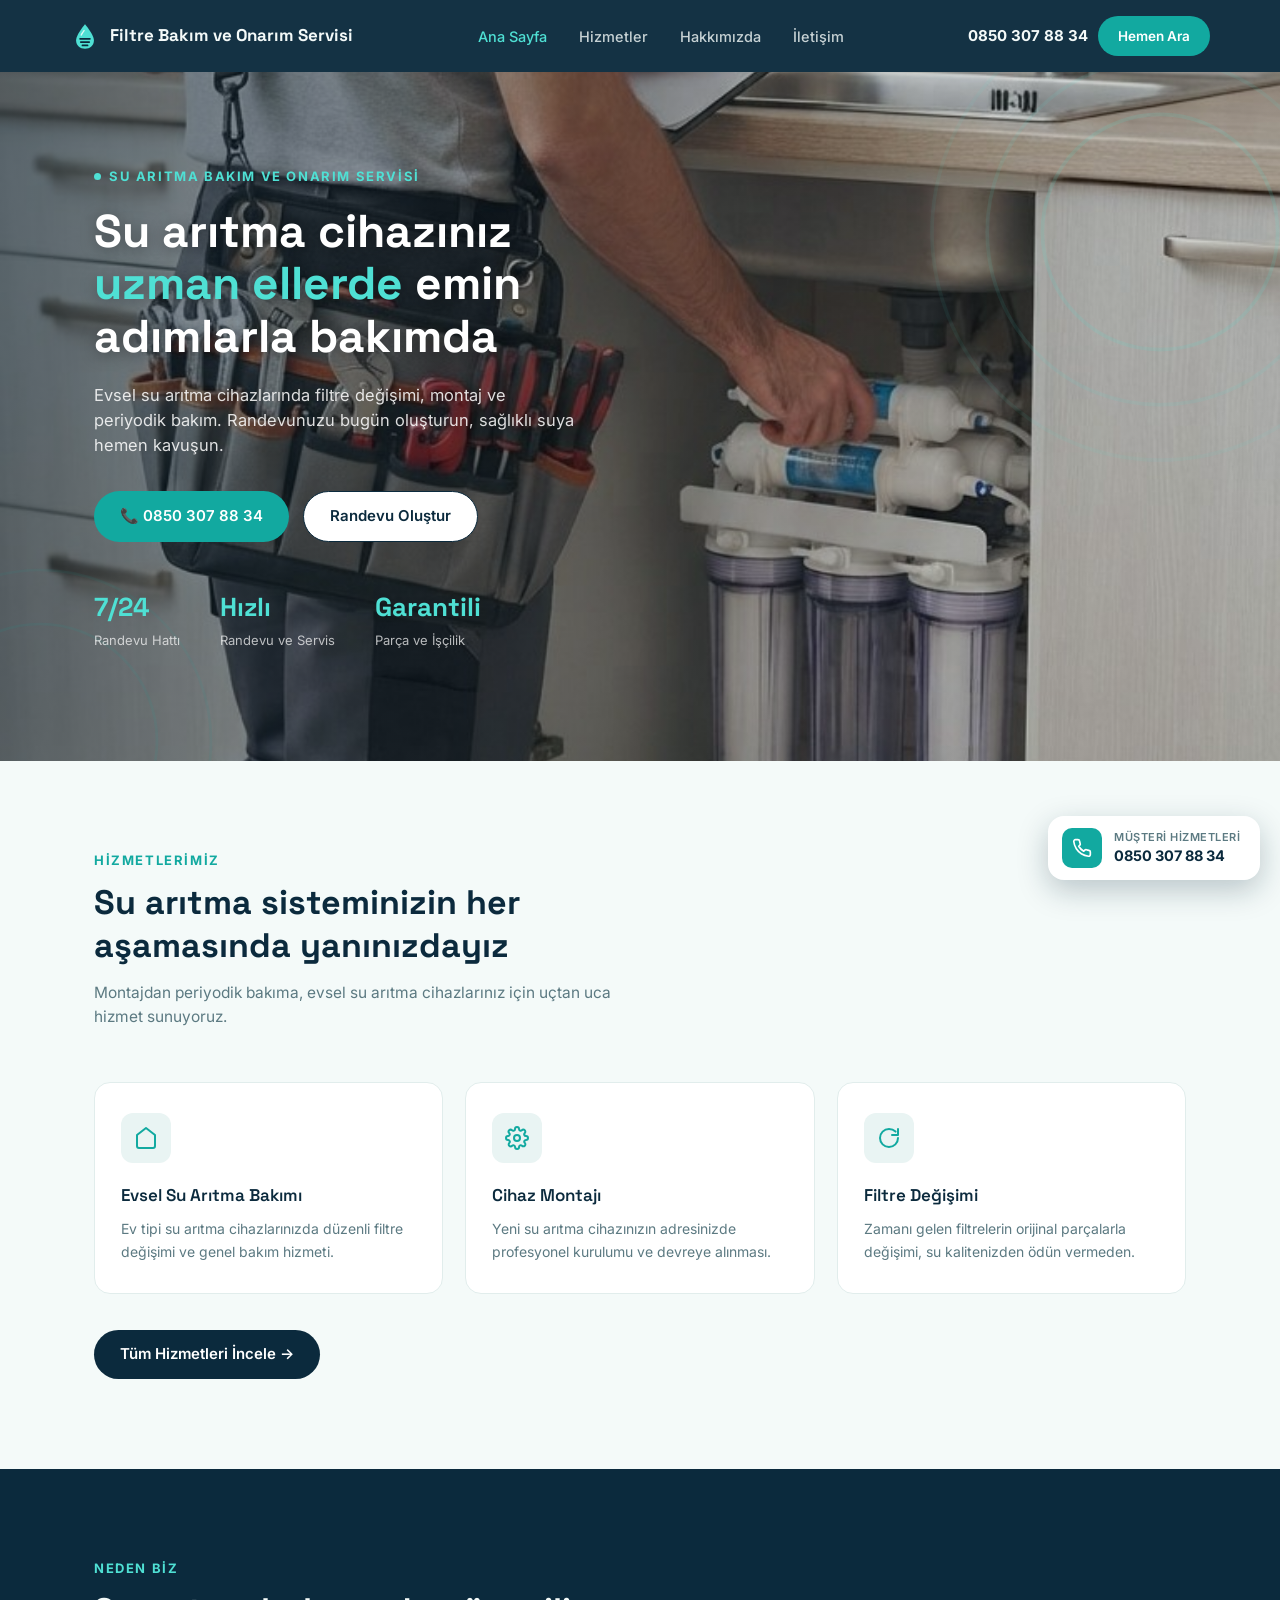
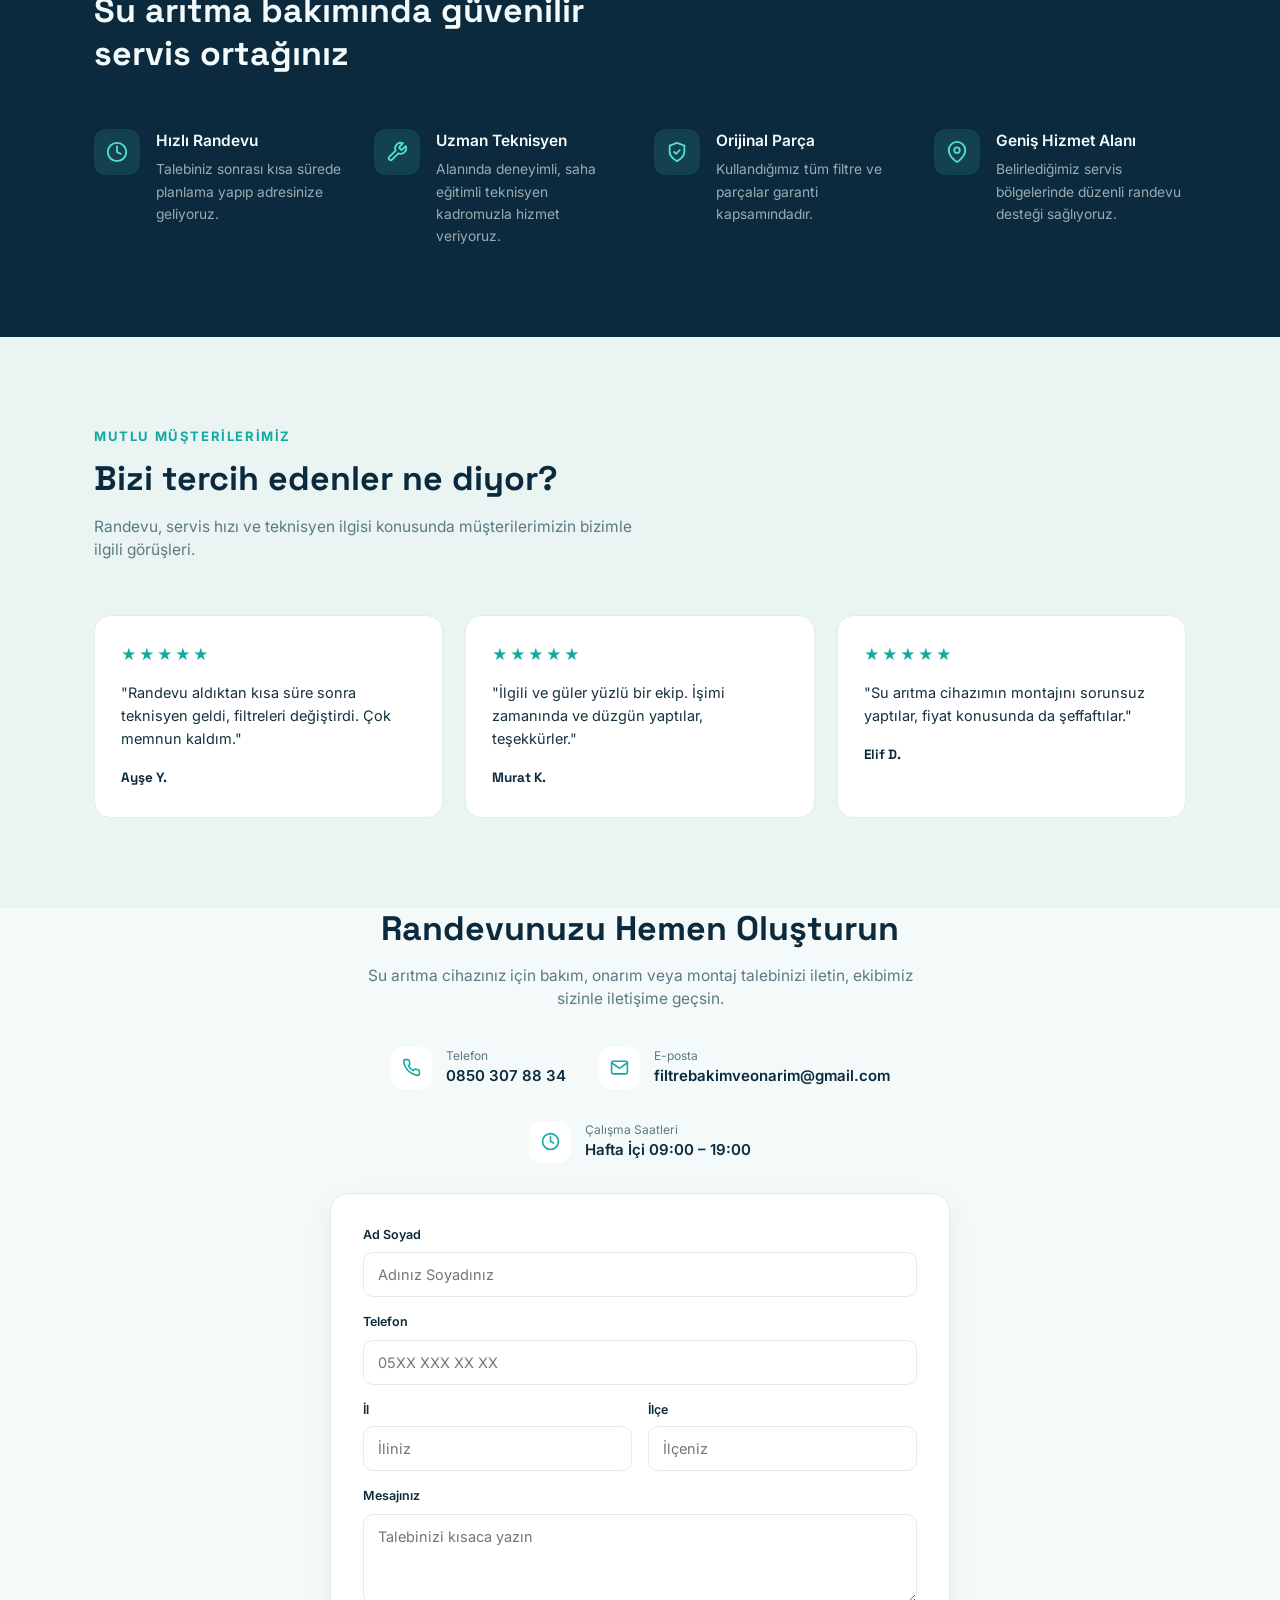
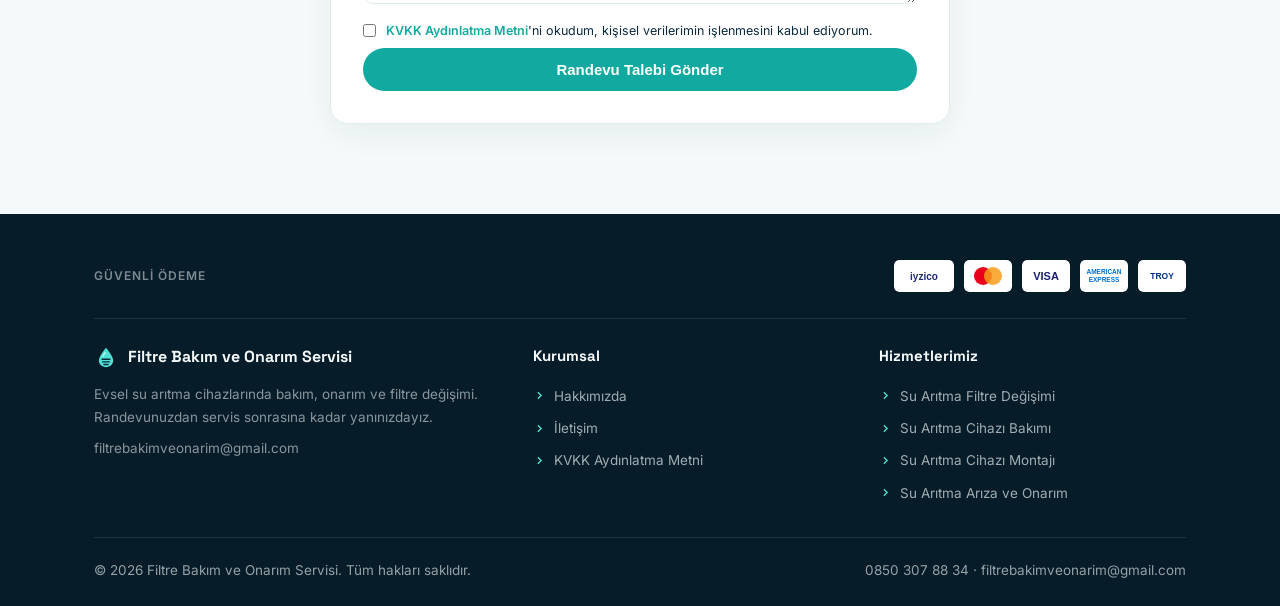
==== commit b4e509bd: "Yeni logo: filtre katmanlı su damlası (site başlığı, footer, favicon, Google logosu) Co-Authored-By:" ====
--- a/index.html
+++ b/index.html
@@ -60,7 +60,7 @@
 <header>
   <div class="container nav">
     <a href="index.html" class="logo">
-      <svg viewBox="0 0 40 40" fill="none"><path d="M20 4 C20 4, 33 22, 33 29 C33 35.6, 27.2 41, 20 41 C12.8 41, 7 35.6, 7 29 C7 22, 20 4, 20 4 Z" fill="none" stroke="#4FE0D4" stroke-width="2.4"/><circle cx="20" cy="27" r="6" fill="#4FE0D4"/></svg>
+      <svg viewBox="0 0 64 64" fill="none" aria-hidden="true"><path d="M32 7C32 7 13 29 13 41.5C13 52.3 21.5 59 32 59C42.5 59 51 52.3 51 41.5C51 29 32 7 32 7Z" fill="#4FE0D4"/><path d="M21.5 38H42.5M23 45H41M26.5 52H37.5" stroke="#0B2A3D" stroke-width="3.6" stroke-linecap="round"/><path d="M24 30C25.5 26.5 28 23 30 20.5" stroke="#FFFFFF" stroke-opacity=".8" stroke-width="3" stroke-linecap="round"/></svg>
       Filtre Bakım ve Onarım Servisi
     </a>
     <ul class="nav-links">
@@ -258,7 +258,7 @@
     <div class="footer-cols">
       <div class="footer-col">
         <div class="footer-logo">
-          <svg viewBox="0 0 40 40" fill="none"><path d="M20 4 C20 4, 33 22, 33 29 C33 35.6, 27.2 41, 20 41 C12.8 41, 7 35.6, 7 29 C7 22, 20 4, 20 4 Z" fill="none" stroke="#4FE0D4" stroke-width="2.4"/><circle cx="20" cy="27" r="6" fill="#4FE0D4"/></svg>
+          <svg viewBox="0 0 64 64" fill="none" aria-hidden="true"><path d="M32 7C32 7 13 29 13 41.5C13 52.3 21.5 59 32 59C42.5 59 51 52.3 51 41.5C51 29 32 7 32 7Z" fill="#4FE0D4"/><path d="M21.5 38H42.5M23 45H41M26.5 52H37.5" stroke="#0B2A3D" stroke-width="3.6" stroke-linecap="round"/><path d="M24 30C25.5 26.5 28 23 30 20.5" stroke="#FFFFFF" stroke-opacity=".8" stroke-width="3" stroke-linecap="round"/></svg>
           Filtre Bakım ve Onarım Servisi
         </div>
         <p class="about-line">Evsel su arıtma cihazlarında bakım, onarım ve filtre değişimi. Randevunuzdan servis sonrasına kadar yanınızdayız.</p>
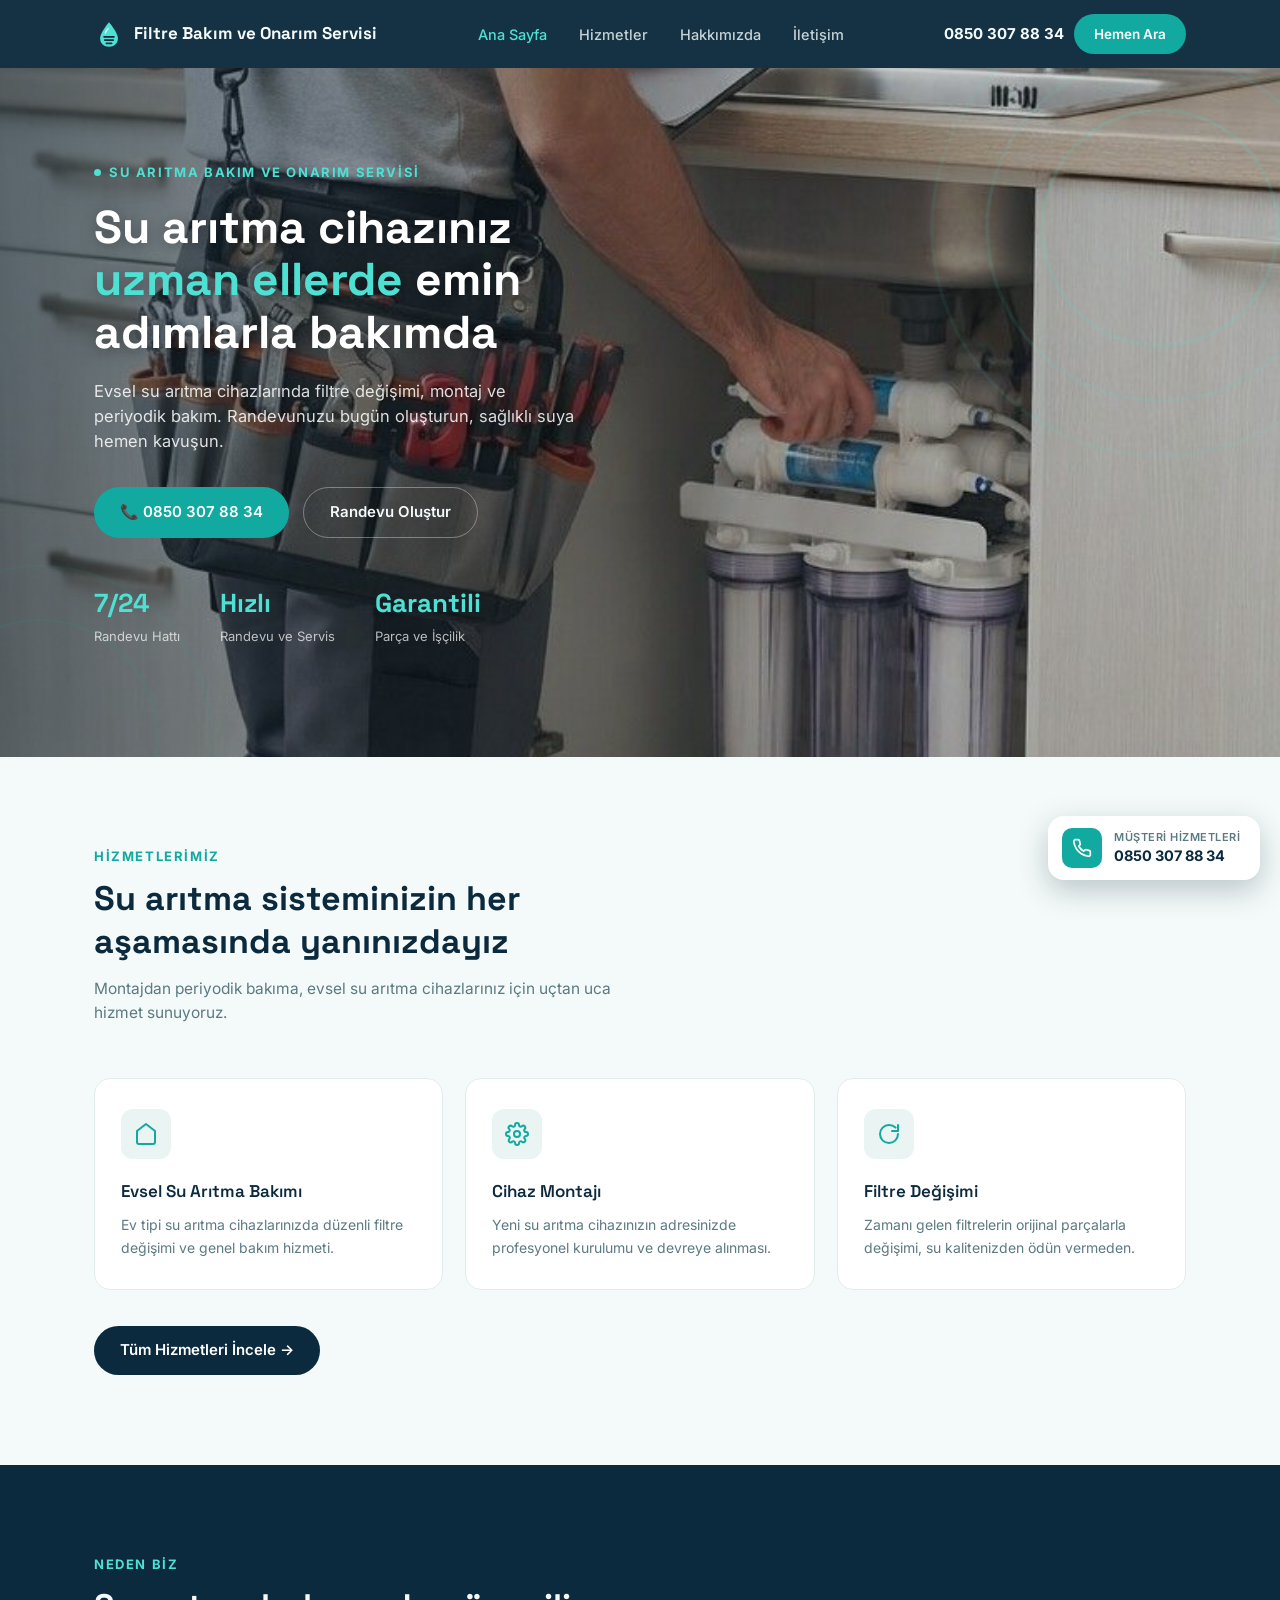
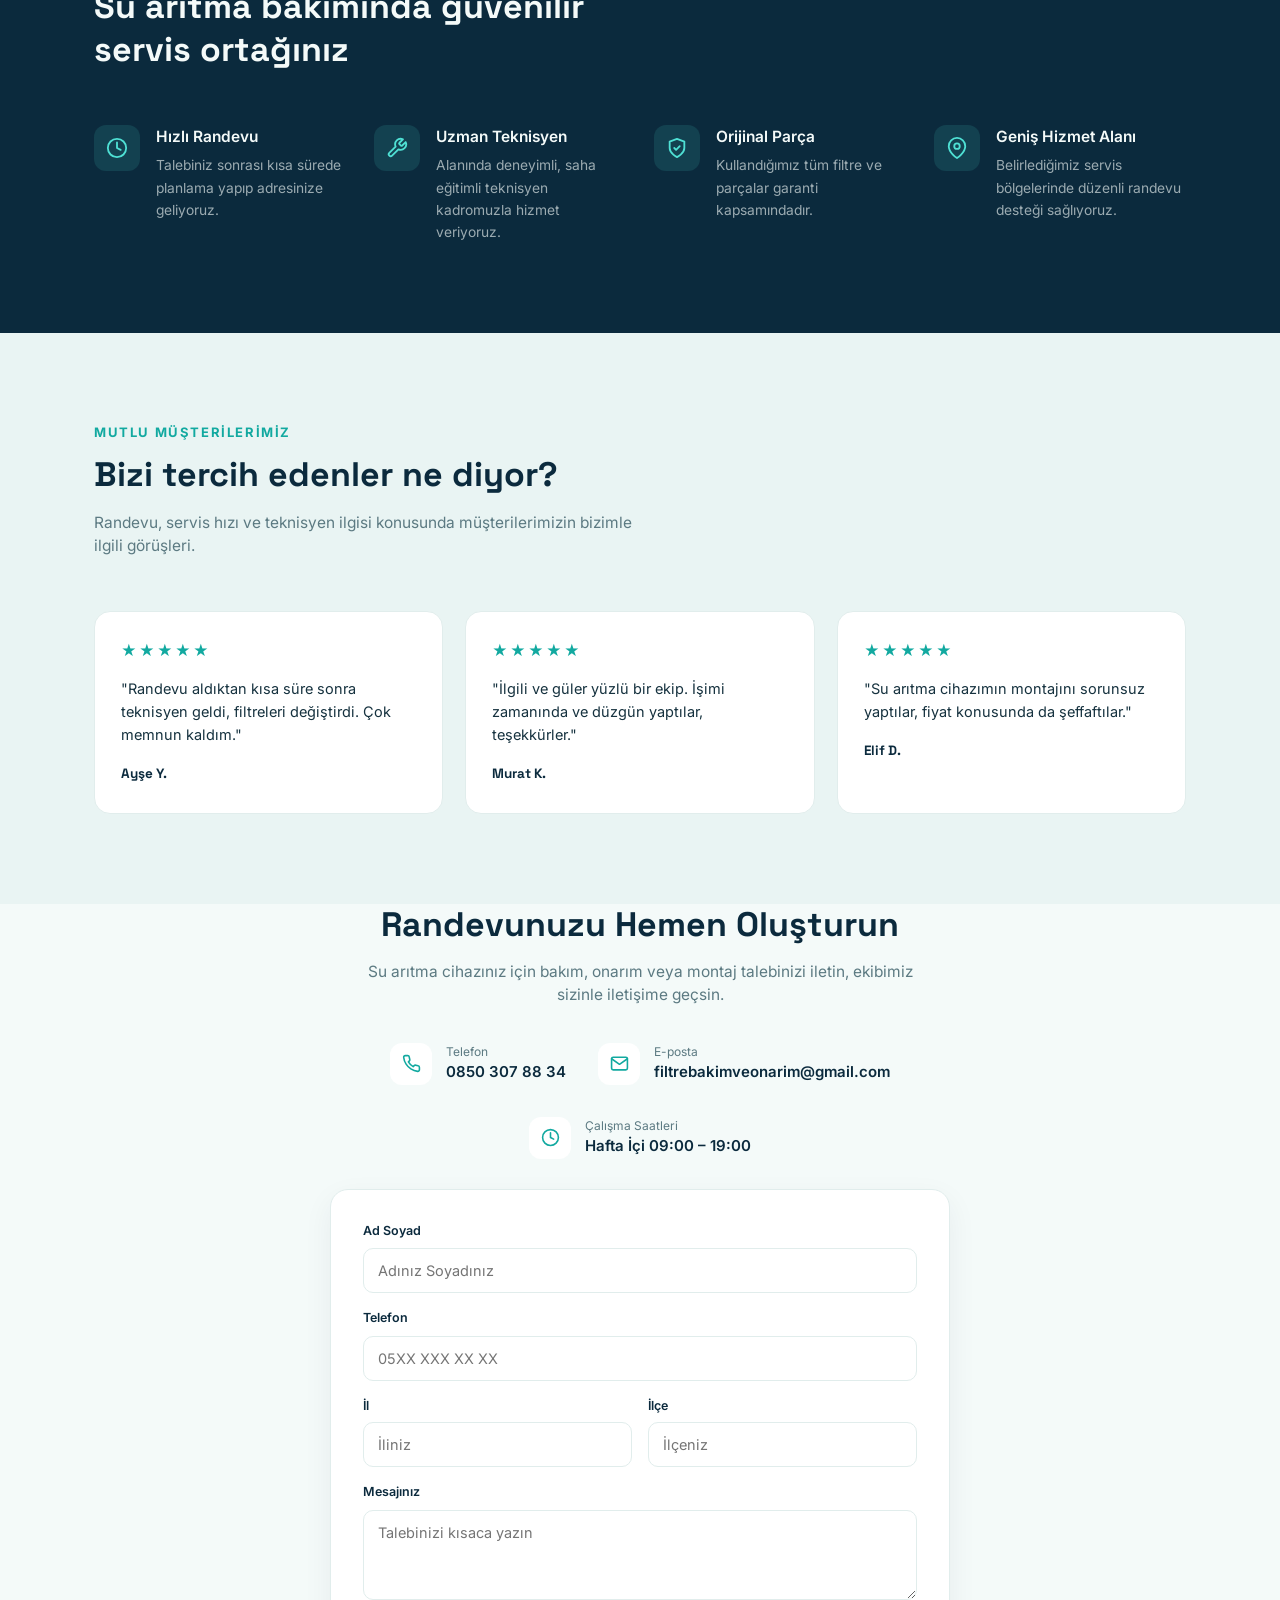
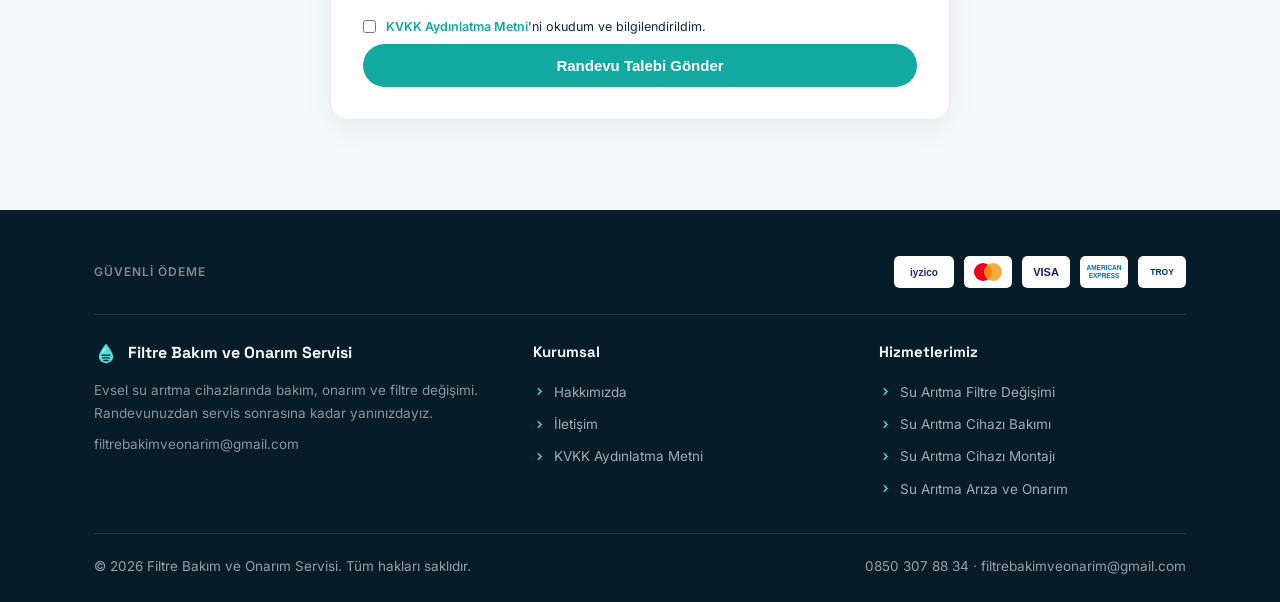
==== commit 3afc02fa: "Mobil menü, tutarlı footer, genişletilmiş KVKK metni, form onay metni, görsel optimizasyonu Co-Autho" ====
--- a/index.html
+++ b/index.html
@@ -63,7 +63,7 @@
       <svg viewBox="0 0 64 64" fill="none" aria-hidden="true"><path d="M32 7C32 7 13 29 13 41.5C13 52.3 21.5 59 32 59C42.5 59 51 52.3 51 41.5C51 29 32 7 32 7Z" fill="#4FE0D4"/><path d="M21.5 38H42.5M23 45H41M26.5 52H37.5" stroke="#0B2A3D" stroke-width="3.6" stroke-linecap="round"/><path d="M24 30C25.5 26.5 28 23 30 20.5" stroke="#FFFFFF" stroke-opacity=".8" stroke-width="3" stroke-linecap="round"/></svg>
       Filtre Bakım ve Onarım Servisi
     </a>
-    <ul class="nav-links">
+    <ul class="nav-links" id="site-menu">
       <li><a href="index.html" class="active">Ana Sayfa</a></li>
       <li><a href="hizmetler.html">Hizmetler</a></li>
       <li><a href="hakkimizda.html">Hakkımızda</a></li>
@@ -72,6 +72,7 @@
     <div class="nav-phone">
       <span class="num">0850 307 88 34</span>
       <a href="tel:08503078834" class="btn btn-primary" style="padding:10px 20px;font-size:13.5px;">Hemen Ara</a>
+      <button class="nav-toggle" type="button" aria-label="Menüyü aç" aria-expanded="false" aria-controls="site-menu"><svg viewBox="0 0 24 24" fill="none" stroke-width="2.2" stroke-linecap="round" aria-hidden="true"><path d="M4 7h16M4 12h16M4 17h16"/></svg></button>
     </div>
   </div>
 </header>
@@ -235,7 +236,7 @@
         <textarea name="mesaj" placeholder="Talebinizi kısaca yazın"></textarea>
         <label class="kvkk-row">
           <input type="checkbox" required style="width:auto;">
-          <span><a href="kvkk.html" style="color:var(--teal);font-weight:600;">KVKK Aydınlatma Metni</a>'ni okudum, kişisel verilerimin işlenmesini kabul ediyorum.</span>
+          <span><a href="kvkk.html" style="color:var(--teal);font-weight:600;">KVKK Aydınlatma Metni</a>'ni okudum ve bilgilendirildim.</span>
         </label>
         <button type="submit" class="btn btn-primary" style="justify-content:center;">Randevu Talebi Gönder</button>
       </form>
@@ -311,5 +312,16 @@
   });
 })();
 </script>
+<script>
+(function(){
+  var b=document.querySelector('.nav-toggle'), m=document.getElementById('site-menu');
+  if(!b||!m) return;
+  b.addEventListener('click',function(){
+    var o=m.classList.toggle('open');
+    b.setAttribute('aria-expanded',o?'true':'false');
+    b.setAttribute('aria-label',o?'Menüyü kapat':'Menüyü aç');
+  });
+})();
+</script>
 </body>
 </html>
--- a/style.css
+++ b/style.css
@@ -740,8 +740,8 @@
 .more-link{ display:inline-block; margin-top:6px; font-size:14px; font-weight:700; color: var(--teal); text-decoration:none; }
 .more-link:hover{ color: var(--navy); }
 .svc-cta{ display:flex; flex-wrap:wrap; gap:12px; margin: 26px 0 8px; }
-.btn-ghost{ background:#fff; color: var(--navy); border: 1.5px solid var(--navy); }
-.btn-ghost:hover{ background: var(--navy); color:#fff; }
+.btn-outline{ background:#fff; color: var(--navy); border: 1.5px solid var(--navy); }
+.btn-outline:hover{ background: var(--navy); color:#fff; }
 .svc-list{ display:grid; grid-template-columns: 1fr; gap:10px; margin: 0 0 10px; padding:0; list-style:none; }
 @media(min-width:700px){ .svc-list{ grid-template-columns: 1fr 1fr; } }
 .svc-list li{ display:flex; align-items:flex-start; gap:10px; background:#fff; border:1px solid var(--ice-2); border-radius:12px; padding:14px 16px; font-size:15px; color: var(--text); line-height:1.5; }
@@ -761,3 +761,18 @@
 .svc-others a{ background: var(--ice-2); color: var(--navy); font-weight:600; font-size:14.5px; padding:10px 16px; border-radius:999px; text-decoration:none; }
 .svc-others a:hover{ background: var(--teal); color:#fff; }
 .rich-content .svc-cta + h3{ margin-top: 40px; }
+
+/* Mobil menü */
+.nav{ position: relative; }
+.nav-toggle{ display:flex; align-items:center; justify-content:center; width:44px; height:44px; border-radius:10px; background:transparent; border:1.5px solid rgba(255,255,255,0.25); cursor:pointer; padding:0; }
+.nav-toggle svg{ width:22px; height:22px; stroke: var(--ice); }
+@media(min-width:860px){ .nav-toggle{ display:none; } }
+@media(max-width:859px){
+  .nav-links.open{ display:flex; flex-direction:column; gap:0; position:absolute; top:100%; left:0; right:0; background: var(--navy-deep); padding: 8px 24px 16px; box-shadow: 0 12px 24px rgba(0,0,0,0.25); }
+  .nav-links.open li a{ display:block; padding:14px 0; font-size:16px; border-bottom:1px solid rgba(255,255,255,0.08); }
+  .nav-links.open li:last-child a{ border-bottom:0; }
+}
+.kvkk-box h4{ color: var(--navy); font-size:16.5px; margin: 26px 0 8px; }
+.kvkk-box a{ color: var(--teal); font-weight:600; }
+.container.nav{ padding: 14px 24px; }
+@media(max-width:480px){ .container.nav{ padding: 12px 16px; gap:10px; } .logo{ font-size:15px; } .nav-links.open{ padding-inline:16px; } .nav-phone .btn{ padding:10px 14px !important; white-space:nowrap; } }
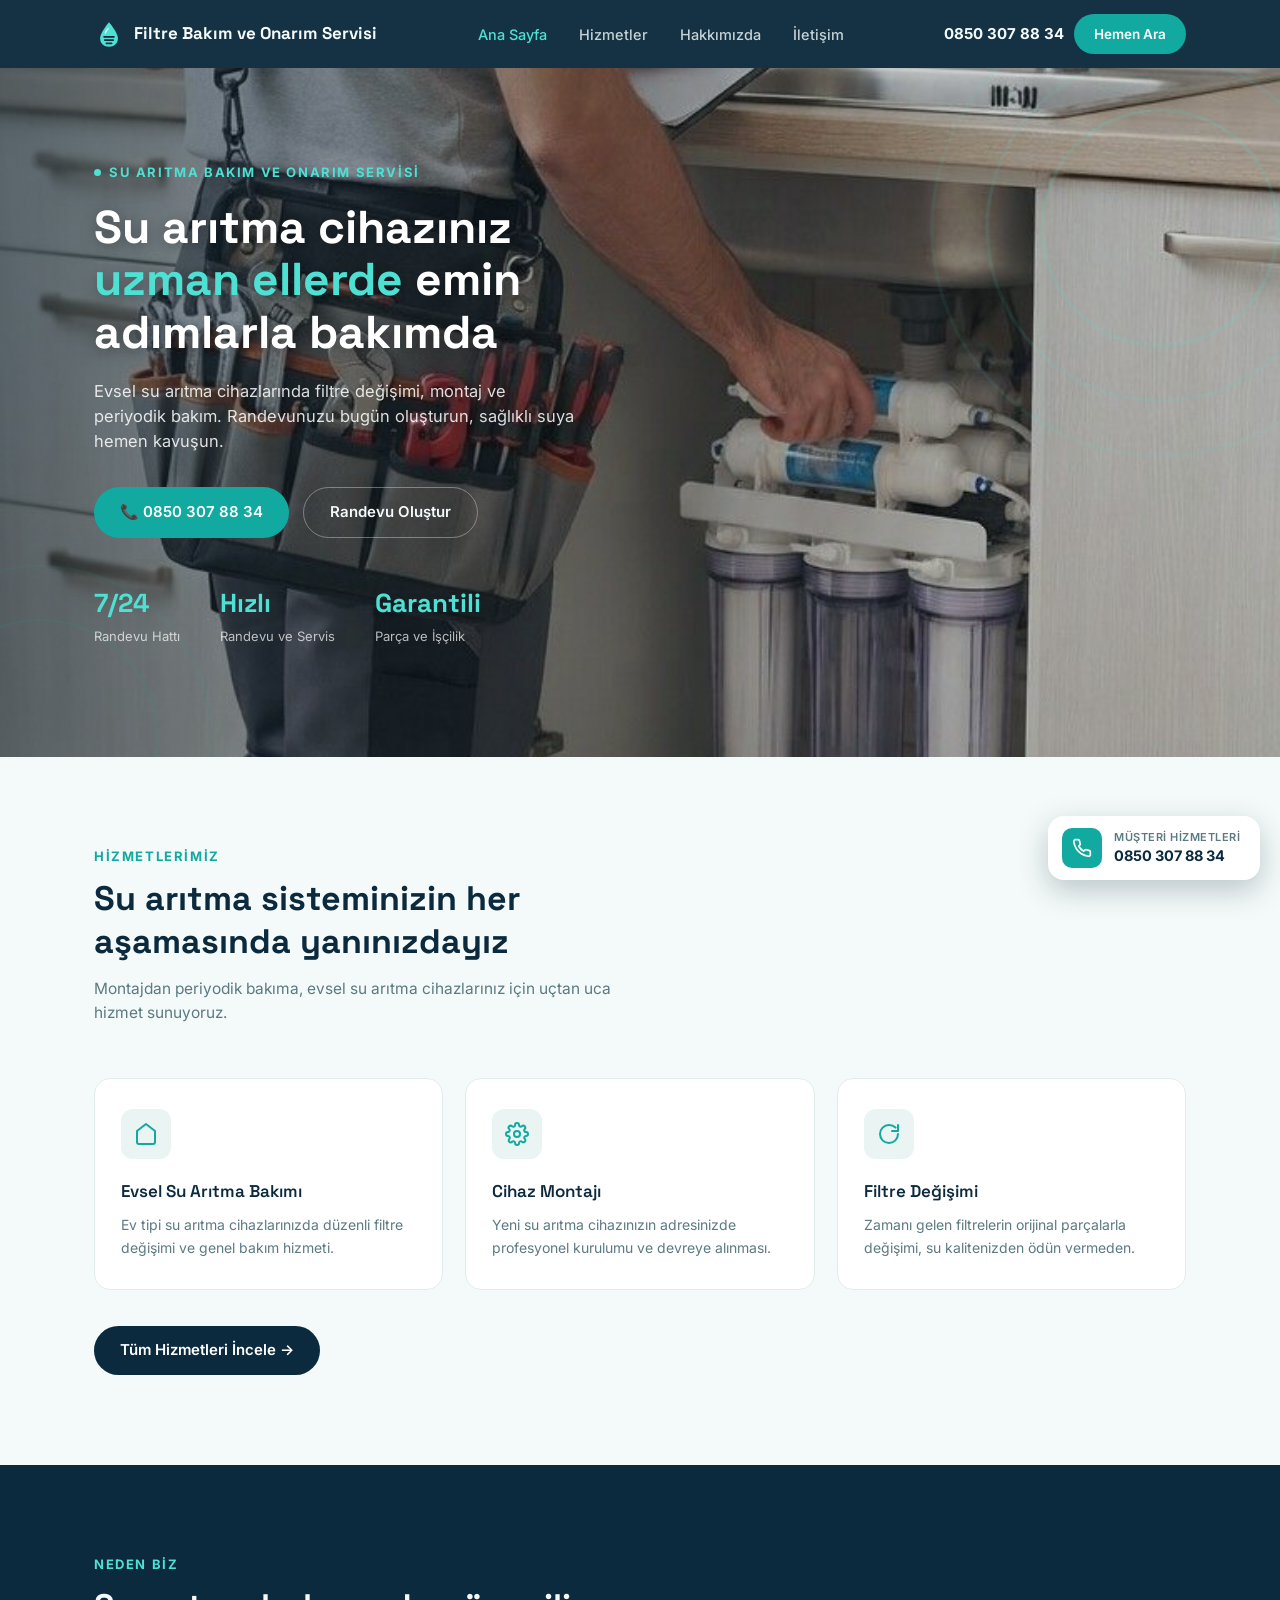
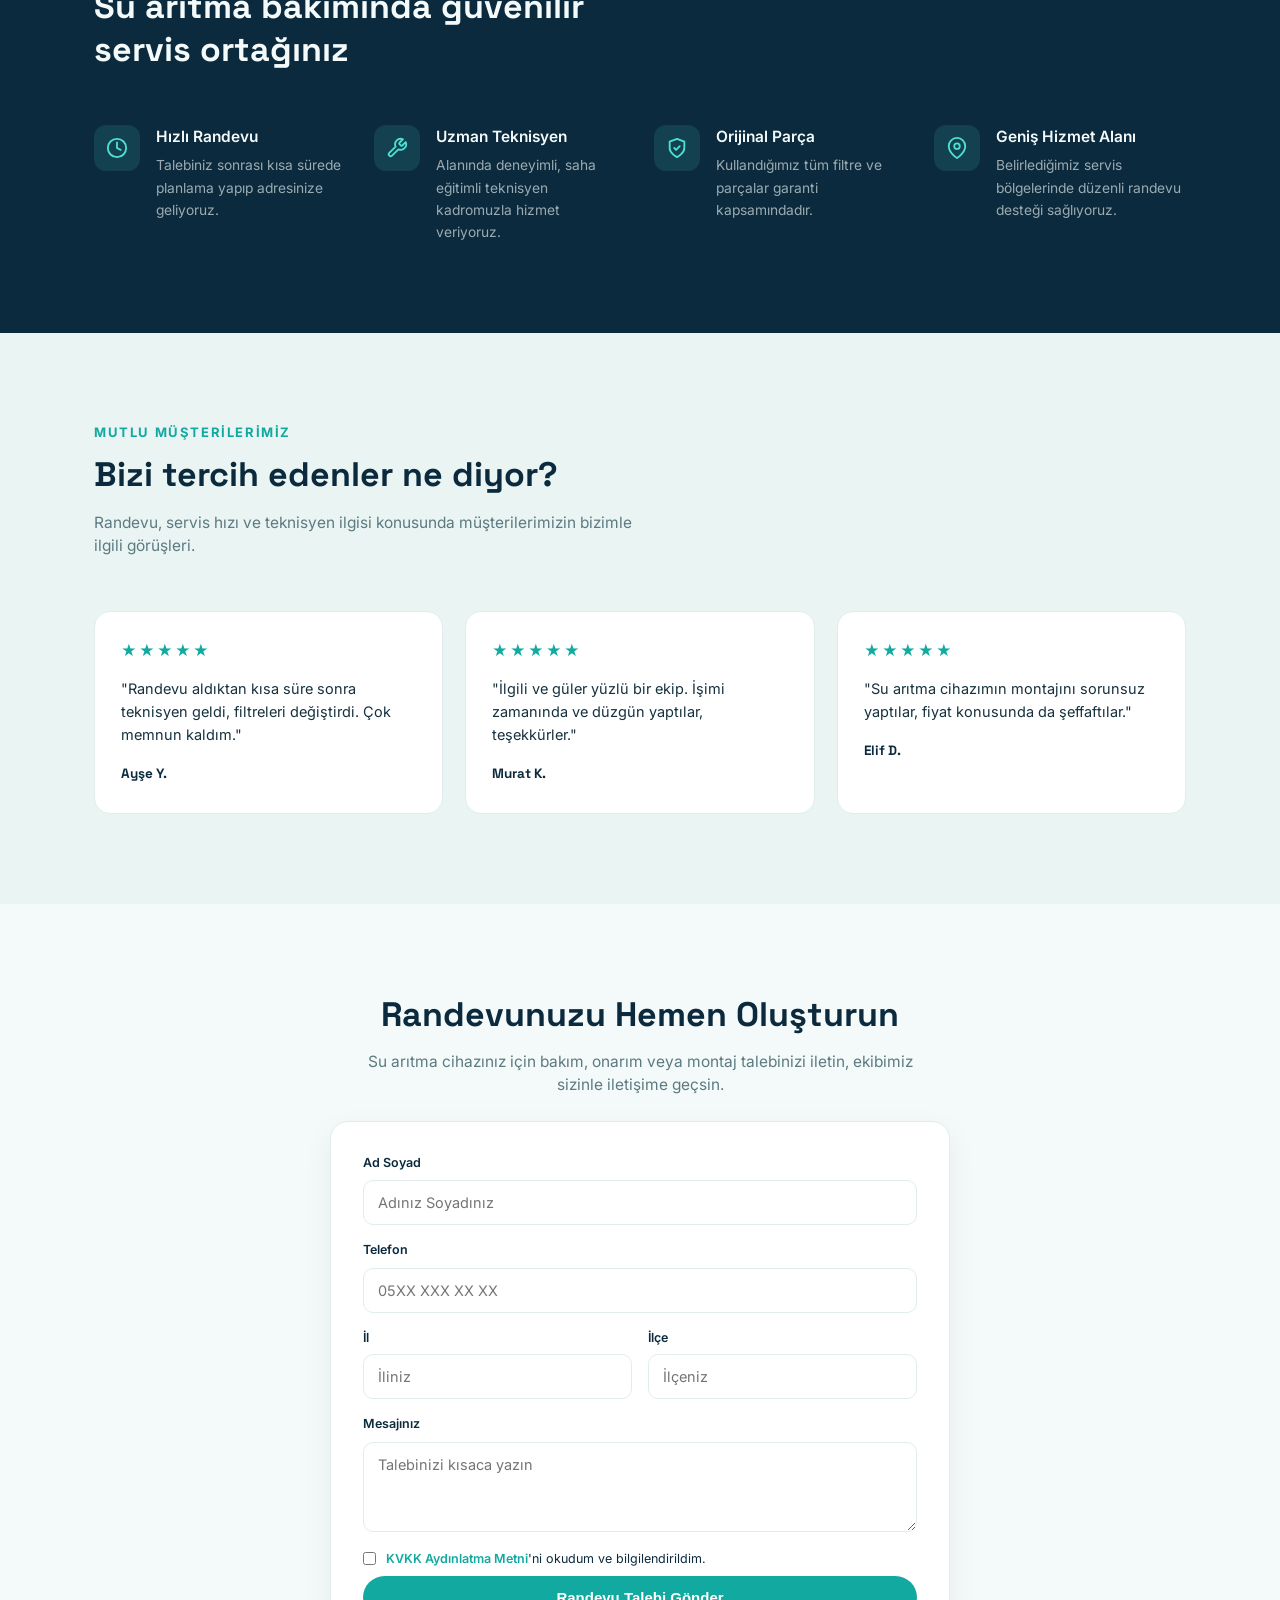
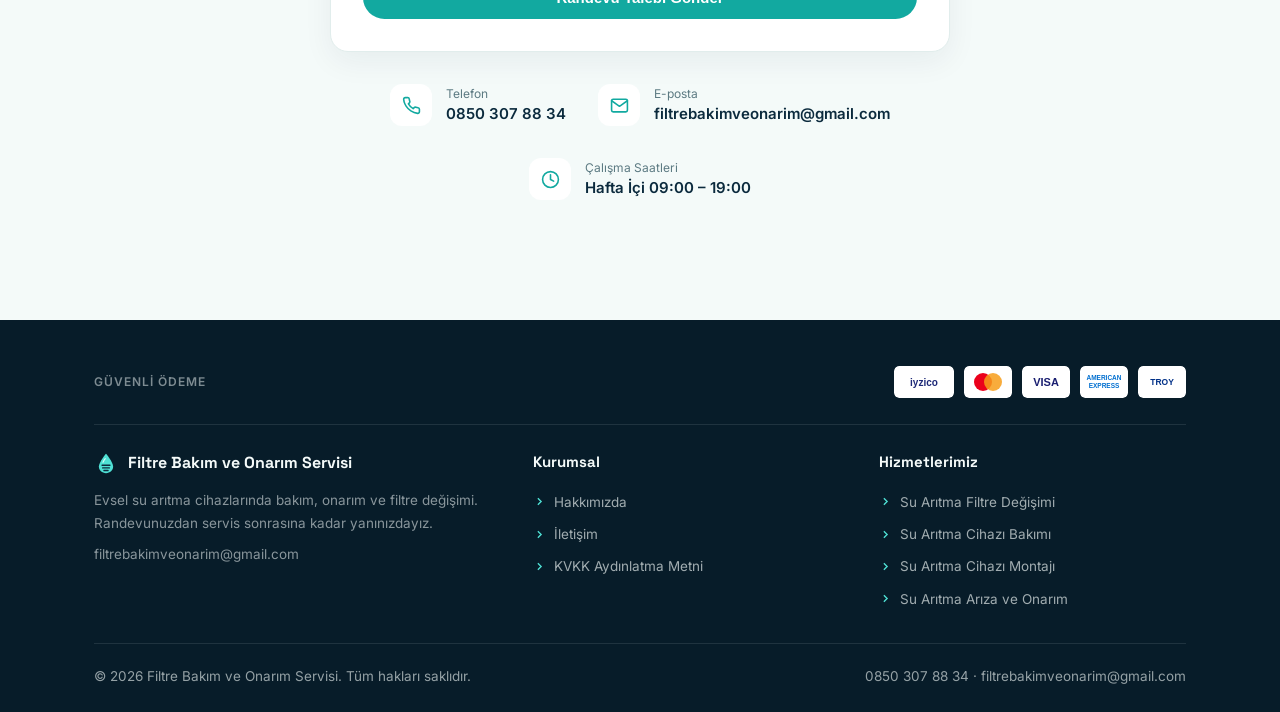
==== commit f3c070e4: "Randevu başlığı formun hemen üstüne alındı, iletişim bilgileri formun altına taşındı Co-Authored-By:" ====
--- a/index.html
+++ b/index.html
@@ -195,26 +195,12 @@
   </div>
 </section>
 
-<section class="section" style="padding-top:0;">
+<section class="section" id="randevu">
   <div class="container">
     <div class="contact-center">
-      <div class="section-head" style="margin:0 auto 36px;text-align:center;">
+      <div class="section-head" style="margin:0 auto 24px;text-align:center;">
         <h2>Randevunuzu Hemen Oluşturun</h2>
         <p>Su arıtma cihazınız için bakım, onarım veya montaj talebinizi iletin, ekibimiz sizinle iletişime geçsin.</p>
-      </div>
-      <div class="contact-meta">
-        <div class="contact-row">
-          <div class="ico"><svg viewBox="0 0 24 24" fill="none" stroke-width="2" stroke-linecap="round" stroke-linejoin="round"><path d="M22 16.92v3a2 2 0 0 1-2.18 2 19.79 19.79 0 0 1-8.63-3.07 19.5 19.5 0 0 1-6-6 19.79 19.79 0 0 1-3.07-8.67A2 2 0 0 1 4.11 2h3a2 2 0 0 1 2 1.72c.127.96.362 1.903.7 2.81a2 2 0 0 1-.45 2.11L8.09 9.91a16 16 0 0 0 6 6l1.27-1.27a2 2 0 0 1 2.11-.45c.907.338 1.85.573 2.81.7A2 2 0 0 1 22 16.92z"/></svg></div>
-          <div><div class="label">Telefon</div><div class="value">0850 307 88 34</div></div>
-        </div>
-        <div class="contact-row">
-          <div class="ico"><svg viewBox="0 0 24 24" fill="none" stroke-width="2" stroke-linecap="round" stroke-linejoin="round"><path d="M4 4h16v16H4z" opacity="0"/><path d="M22 6l-10 7L2 6"/><rect x="2" y="4" width="20" height="16" rx="2"/></svg></div>
-          <div><div class="label">E-posta</div><div class="value">filtrebakimveonarim@gmail.com</div></div>
-        </div>
-        <div class="contact-row">
-          <div class="ico"><svg viewBox="0 0 24 24" fill="none" stroke-width="2" stroke-linecap="round" stroke-linejoin="round"><circle cx="12" cy="12" r="10"/><polyline points="12 6 12 12 16 14"/></svg></div>
-          <div><div class="label">Çalışma Saatleri</div><div class="value">Hafta İçi 09:00 – 19:00</div></div>
-        </div>
       </div>
       <form class="form form-rect" action="https://formspree.io/f/mbgrrvdy" method="POST">
         <input type="hidden" name="_subject" value="Yeni Randevu Talebi - Filtre Bakım ve Onarım">
@@ -240,6 +226,20 @@
         </label>
         <button type="submit" class="btn btn-primary" style="justify-content:center;">Randevu Talebi Gönder</button>
       </form>
+      <div class="contact-meta" style="margin-top:32px;">
+        <div class="contact-row">
+          <div class="ico"><svg viewBox="0 0 24 24" fill="none" stroke-width="2" stroke-linecap="round" stroke-linejoin="round"><path d="M22 16.92v3a2 2 0 0 1-2.18 2 19.79 19.79 0 0 1-8.63-3.07 19.5 19.5 0 0 1-6-6 19.79 19.79 0 0 1-3.07-8.67A2 2 0 0 1 4.11 2h3a2 2 0 0 1 2 1.72c.127.96.362 1.903.7 2.81a2 2 0 0 1-.45 2.11L8.09 9.91a16 16 0 0 0 6 6l1.27-1.27a2 2 0 0 1 2.11-.45c.907.338 1.85.573 2.81.7A2 2 0 0 1 22 16.92z"/></svg></div>
+          <div><div class="label">Telefon</div><div class="value">0850 307 88 34</div></div>
+        </div>
+        <div class="contact-row">
+          <div class="ico"><svg viewBox="0 0 24 24" fill="none" stroke-width="2" stroke-linecap="round" stroke-linejoin="round"><path d="M4 4h16v16H4z" opacity="0"/><path d="M22 6l-10 7L2 6"/><rect x="2" y="4" width="20" height="16" rx="2"/></svg></div>
+          <div><div class="label">E-posta</div><div class="value">filtrebakimveonarim@gmail.com</div></div>
+        </div>
+        <div class="contact-row">
+          <div class="ico"><svg viewBox="0 0 24 24" fill="none" stroke-width="2" stroke-linecap="round" stroke-linejoin="round"><circle cx="12" cy="12" r="10"/><polyline points="12 6 12 12 16 14"/></svg></div>
+          <div><div class="label">Çalışma Saatleri</div><div class="value">Hafta İçi 09:00 – 19:00</div></div>
+        </div>
+      </div>
     </div>
   </div>
 </section>
